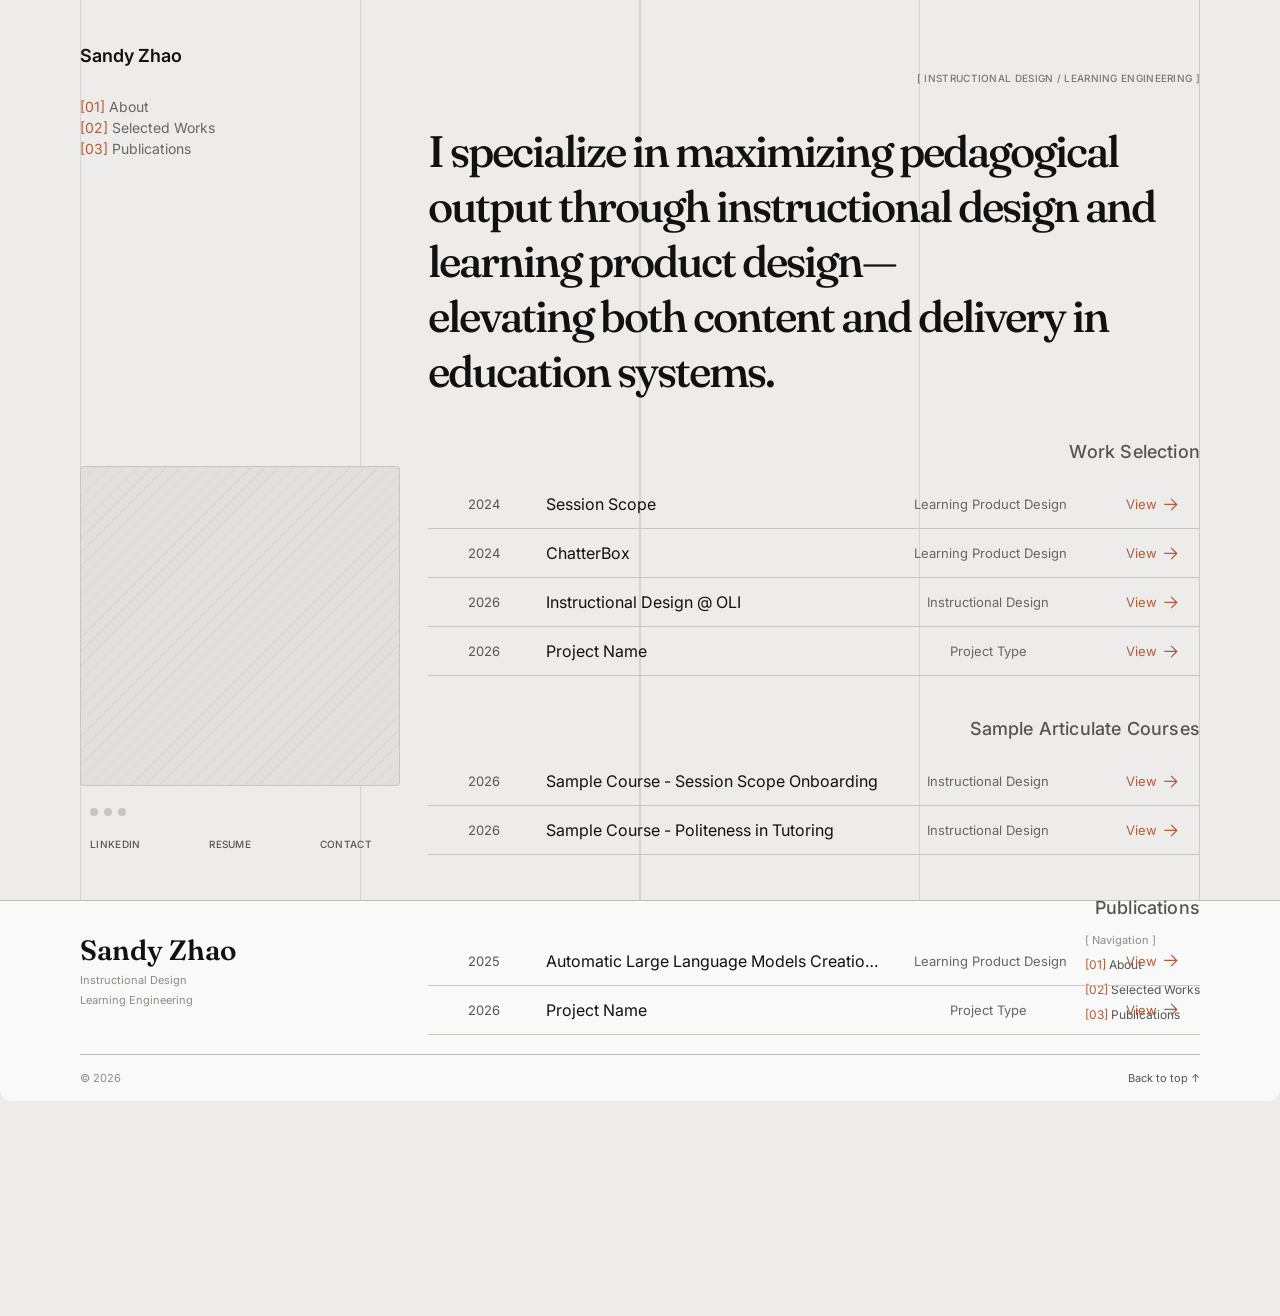
==== index.html @ 10c40eb4 "Add sticky reveal footer, before/after review tool compare, and interactive quiz cards Roll up this " ====
<!DOCTYPE html>
<html lang="en">
<head>
<meta charset="UTF-8">
<meta name="viewport" content="width=device-width, initial-scale=1.0">
<title>Sandy Zhao — Portfolio</title>
<meta name="description" content="Instructional design and learning product design portfolio.">
<link rel="preconnect" href="https://fonts.googleapis.com">
<link rel="preconnect" href="https://fonts.gstatic.com" crossorigin>
<link href="https://fonts.googleapis.com/css2?family=Fraunces:opsz,wght@9..144,400;9..144,500&family=Inter:wght@400;500;600&display=swap" rel="stylesheet">
<link rel="stylesheet" href="styles.css">
</head>
<body>

<div class="grid-lines" aria-hidden="true"></div>

<div class="page">

  <aside class="sidebar">
    <div class="sidebar-top">
      <p class="name">Sandy Zhao</p>

      <nav class="side-nav" aria-label="Section navigation">
        <a href="#about"><span class="idx">[01]</span> About</a>
        <a href="#work"><span class="idx">[02]</span> Selected Works</a>
        <a href="#publications"><span class="idx">[03]</span> Publications</a>
      </nav>
    </div>

    <div class="preview-card">
      <div class="photo-frame">
        <img src="assets/profile.jpg" alt="Sandy Zhao" onerror="this.style.display='none'; this.parentElement.classList.add('empty');">
      </div>
      <div class="browser-chrome" aria-hidden="true">
        <span class="dot"></span><span class="dot"></span><span class="dot"></span>
      </div>
      <div class="preview-links">
        <a href="#" target="_blank" rel="noopener">LinkedIn</a>
        <a href="#" target="_blank" rel="noopener">Resume</a>
        <a href="mailto:sandyzhao.work@gmail.com">Contact</a>
      </div>
    </div>
  </aside>

  <main class="content">
    <p class="annotation">[ Instructional Design / Learning Engineering ]</p>

    <section id="about" class="hero">
      <p>I specialize in maximizing pedagogical output through instructional design and learning product design&mdash;<br>
      elevating both content and delivery in education systems.</p>
    </section>

    <section id="work" class="group">
      <h2>Work Selection</h2>
      <div class="table" role="table">
        <a class="row" role="row" href="session-scope.html">
          <span class="col year" role="cell">2024</span>
          <span class="col title" role="cell">Session Scope</span>
          <span class="col type" role="cell">Learning Product Design</span>
          <span class="col view" role="cell">View <svg class="link-icon" viewBox="0 0 15.4396 15.4396" fill="none" xmlns="http://www.w3.org/2000/svg"><path d="M1.28656 7.71954H14.1529M8.36305 13.5094L14.1529 7.71954L8.36305 1.92968" stroke="currentColor" stroke-width="1.28663"/></svg></span>
        </a>
        <a class="row" role="row" href="chatterbox.html">
          <span class="col year" role="cell">2024</span>
          <span class="col title" role="cell">ChatterBox</span>
          <span class="col type" role="cell">Learning Product Design</span>
          <span class="col view" role="cell">View <svg class="link-icon" viewBox="0 0 15.4396 15.4396" fill="none" xmlns="http://www.w3.org/2000/svg"><path d="M1.28656 7.71954H14.1529M8.36305 13.5094L14.1529 7.71954L8.36305 1.92968" stroke="currentColor" stroke-width="1.28663"/></svg></span>
        </a>
        <a class="row" role="row" href="instructional-design-oli.html">
          <span class="col year" role="cell">2026</span>
          <span class="col title" role="cell">Instructional Design @ OLI</span>
          <span class="col type" role="cell">Instructional Design</span>
          <span class="col view" role="cell">View <svg class="link-icon" viewBox="0 0 15.4396 15.4396" fill="none" xmlns="http://www.w3.org/2000/svg"><path d="M1.28656 7.71954H14.1529M8.36305 13.5094L14.1529 7.71954L8.36305 1.92968" stroke="currentColor" stroke-width="1.28663"/></svg></span>
        </a>
        <a class="row" role="row" href="#" target="_blank" rel="noopener">
          <span class="col year" role="cell">2026</span>
          <span class="col title" role="cell">Project Name</span>
          <span class="col type" role="cell">Project Type</span>
          <span class="col view" role="cell">View <svg class="link-icon" viewBox="0 0 15.4396 15.4396" fill="none" xmlns="http://www.w3.org/2000/svg"><path d="M1.28656 7.71954H14.1529M8.36305 13.5094L14.1529 7.71954L8.36305 1.92968" stroke="currentColor" stroke-width="1.28663"/></svg></span>
        </a>
      </div>
    </section>

    <section id="courses" class="group">
      <h2>Sample Articulate Courses</h2>
      <div class="table" role="table">
        <a class="row" role="row" href="session-scope-onboarding.html">
          <span class="col year" role="cell">2026</span>
          <span class="col title" role="cell">Sample Course - Session Scope Onboarding</span>
          <span class="col type" role="cell">Instructional Design</span>
          <span class="col view" role="cell">View <svg class="link-icon" viewBox="0 0 15.4396 15.4396" fill="none" xmlns="http://www.w3.org/2000/svg"><path d="M1.28656 7.71954H14.1529M8.36305 13.5094L14.1529 7.71954L8.36305 1.92968" stroke="currentColor" stroke-width="1.28663"/></svg></span>
        </a>
        <a class="row" role="row" href="politeness-in-tutoring.html">
          <span class="col year" role="cell">2026</span>
          <span class="col title" role="cell">Sample Course - Politeness in Tutoring</span>
          <span class="col type" role="cell">Instructional Design</span>
          <span class="col view" role="cell">View <svg class="link-icon" viewBox="0 0 15.4396 15.4396" fill="none" xmlns="http://www.w3.org/2000/svg"><path d="M1.28656 7.71954H14.1529M8.36305 13.5094L14.1529 7.71954L8.36305 1.92968" stroke="currentColor" stroke-width="1.28663"/></svg></span>
        </a>
      </div>
    </section>

    <section id="publications" class="group">
      <h2>Publications</h2>
      <div class="table" role="table">
        <a class="row" role="row" href="https://link.springer.com/chapter/10.1007/978-3-032-03870-8_18" target="_blank" rel="noopener">
          <span class="col year" role="cell">2025</span>
          <span class="col title" role="cell">Automatic Large Language Models Creation of Interactive Learning Lessons</span>
          <span class="col type" role="cell">Learning Product Design</span>
          <span class="col view" role="cell">View <svg class="link-icon" viewBox="0 0 15.4396 15.4396" fill="none" xmlns="http://www.w3.org/2000/svg"><path d="M1.28656 7.71954H14.1529M8.36305 13.5094L14.1529 7.71954L8.36305 1.92968" stroke="currentColor" stroke-width="1.28663"/></svg></span>
        </a>
        <a class="row" role="row" href="#" target="_blank" rel="noopener">
          <span class="col year" role="cell">2026</span>
          <span class="col title" role="cell">Project Name</span>
          <span class="col type" role="cell">Project Type</span>
          <span class="col view" role="cell">View <svg class="link-icon" viewBox="0 0 15.4396 15.4396" fill="none" xmlns="http://www.w3.org/2000/svg"><path d="M1.28656 7.71954H14.1529M8.36305 13.5094L14.1529 7.71954L8.36305 1.92968" stroke="currentColor" stroke-width="1.28663"/></svg></span>
        </a>
      </div>
    </section>
  </main>

</div>

<footer class="site-footer" id="site-footer">
  <div class="footer-inner">
  <div class="footer-columns">
    <div class="footer-brand">
      <p class="footer-name">Sandy Zhao</p>
      <p class="footer-tagline">Instructional Design</p>
      <p class="footer-tagline">Learning Engineering</p>
    </div>
    <nav class="footer-nav" aria-label="Footer navigation">
      <span class="footer-nav-label">[ Navigation ]</span>
      <a href="#about"><span class="idx">[01]</span> About</a>
      <a href="#work"><span class="idx">[02]</span> Selected Works</a>
      <a href="#publications"><span class="idx">[03]</span> Publications</a>
    </nav>
  </div>
  <div class="footer-bottom">
    <span class="copyright">&copy; 2026</span>
    <a class="back-to-top" href="#top" onclick="window.scrollTo({top:0,behavior:'smooth'});return false;">Back to top &uarr;</a>
  </div>
  </div>
</footer>
<script>
(function () {
  // Reveal the footer by tracking scroll position directly instead of
  // relying on position:sticky + a negative margin on its preceding
  // sibling -- that combination is known to make browsers miscompute the
  // sticky element's static position (it can render "stuck" from the very
  // top of the page). A fixed-position footer driven by a plain scroll
  // listener sidesteps that bug entirely and is fully predictable.
  if (window.matchMedia('(prefers-reduced-motion: reduce)').matches) return;

  var footer = document.getElementById('site-footer');
  if (!footer) return;

  var spacer = document.createElement('div');
  spacer.setAttribute('aria-hidden', 'true');
  footer.parentNode.insertBefore(spacer, footer);
  footer.classList.add('js-reveal');

  var ticking = false;

  function update() {
    ticking = false;
    var footerHeight = footer.offsetHeight;
    spacer.style.height = footerHeight + 'px';

    var maxScroll = document.documentElement.scrollHeight - window.innerHeight;
    var distanceFromBottom = maxScroll - window.scrollY;
    var revealProgress = 1 - Math.min(1, Math.max(0, distanceFromBottom / footerHeight));
    var hiddenPx = (1 - revealProgress) * footerHeight;
    footer.style.transform = 'translateY(' + hiddenPx + 'px)';
  }

  function requestUpdate() {
    if (!ticking) {
      ticking = true;
      requestAnimationFrame(update);
    }
  }

  update();
  window.addEventListener('scroll', requestUpdate, { passive: true });
  window.addEventListener('resize', requestUpdate);
  if (window.ResizeObserver) {
    // Watch the whole document body too, not just the footer -- async
    // media (video dimensions resolving after load) can change the
    // page's total scrollable height without firing a scroll event,
    // which would otherwise leave the reveal position stale.
    var ro = new ResizeObserver(requestUpdate);
    ro.observe(footer);
    ro.observe(document.body);
  }
})();
</script>


</body>
</html>
---- styles.css ----
:root {
  --bg: #edecea;
  --text-primary: #111111;
  --text-secondary: #666666;
  --text-muted: #555555;
  --text-meta: #777777;
  --accent: #b05c38;
  --accent-dark: #7a3e25;
  --border: #c8c5be;
  --card-bg: #f9f9f9;
  --track-fill: #4a917f;
  --footer-muted: #8c8a85;
  --sidebar-width: 302px;
  --gutter: 80px;
}

* {
  box-sizing: border-box;
}

@media (prefers-reduced-motion: no-preference) {
  html {
    scroll-behavior: smooth;
  }
}

body {
  margin: 0;
  background: var(--bg);
  color: var(--text-primary);
  font-family: "Inter", system-ui, sans-serif;
  -webkit-font-smoothing: antialiased;
}

a {
  color: inherit;
  text-decoration: none;
}

a:focus-visible,
button:focus-visible {
  outline: 2px solid var(--accent);
  outline-offset: 2px;
}

/* Decorative background grid, matches the Figma "Lines" layer */
.grid-lines {
  position: fixed;
  inset: 0;
  pointer-events: none;
  z-index: 0;
  background-image: repeating-linear-gradient(
    to right,
    rgba(0, 0, 0, 0.1) 0,
    rgba(0, 0, 0, 0.1) 1px,
    transparent 1px,
    transparent 25%
  );
  border-right: 1px solid rgba(0, 0, 0, 0.04);
  max-width: 1280px;
  margin: 0 auto;
  left: var(--gutter);
  right: var(--gutter);
}

.page {
  position: relative;
  z-index: 1;
  max-width: 1440px;
  margin: 0 auto;
  padding: 40px var(--gutter) 80px;
  display: flex;
  gap: 46px;
  align-items: flex-start;
}

/* ---------- Sidebar ---------- */

.sidebar {
  position: sticky;
  top: 40px;
  width: var(--sidebar-width);
  flex-shrink: 0;
  display: flex;
  flex-direction: column;
  gap: 24px;
  height: calc(100vh - 80px);
  min-height: 620px;
}

.sidebar-top {
  display: flex;
  flex-direction: column;
  gap: 24px;
}

.name {
  margin: 0;
  font-weight: 600;
  font-size: 18px;
  line-height: 32px;
  color: var(--text-primary);
}

.side-nav {
  display: flex;
  flex-direction: column;
  font-size: 14px;
  line-height: 1.5;
  color: var(--text-secondary);
  width: 270px;
  max-width: 100%;
}

.side-nav a {
  color: var(--text-secondary);
  transition: color 0.15s ease;
}

.side-nav a:hover {
  color: var(--text-primary);
}

.side-nav .idx {
  color: var(--accent);
}

.preview-card {
  flex: 1;
  min-height: 0;
  display: flex;
  flex-direction: column;
  justify-content: flex-end;
  gap: 10px;
}

.photo-frame {
  flex: none;
  width: 320px;
  max-width: 320px;
  margin-right: -18px;
  aspect-ratio: 1 / 1;
  border-radius: 4px;
  overflow: hidden;
  background: #e2e0dc;
  border: 1px solid var(--border);
}

.photo-frame img {
  width: 100%;
  height: 100%;
  object-fit: cover;
  display: block;
}

.photo-frame.empty {
  background-image: repeating-linear-gradient(
    135deg,
    rgba(0, 0, 0, 0.04) 0,
    rgba(0, 0, 0, 0.04) 1px,
    transparent 1px,
    transparent 10px
  );
}

.browser-chrome {
  height: 32px;
  display: flex;
  align-items: center;
  gap: 6px;
  padding: 0 10px;
}

.browser-chrome .dot {
  width: 8px;
  height: 8px;
  border-radius: 50%;
  background: var(--border);
}

.preview-links {
  display: flex;
  align-items: center;
  justify-content: space-between;
  width: 100%;
  padding: 0 10px 10px;
  font-weight: 500;
  font-size: 10px;
  letter-spacing: 0.3px;
  text-transform: uppercase;
  color: var(--text-muted);
}

.preview-links a:hover {
  color: var(--text-primary);
}

/* ---------- Main content ---------- */

.content {
  flex: 1;
  min-width: 0;
  padding-top: 32px;
  display: flex;
  flex-direction: column;
  gap: 40px;
}

.annotation {
  margin: 0;
  text-align: right;
  font-weight: 500;
  font-size: 10px;
  letter-spacing: 0.3px;
  text-transform: uppercase;
  color: var(--text-meta);
}

.hero p {
  margin: 0;
  font-family: "Fraunces", Georgia, serif;
  font-optical-sizing: auto;
  font-weight: 500;
  font-size: 44px;
  line-height: 1.25;
  letter-spacing: -2px;
  color: var(--text-primary);
  max-width: 772px;
}

.group {
  display: flex;
  flex-direction: column;
  gap: 16px;
}

.group h2 {
  margin: 0;
  align-self: flex-end;
  font-weight: 500;
  font-size: 18px;
  line-height: 1.4;
  letter-spacing: 0.18px;
  color: var(--text-muted);
}

.table {
  display: flex;
  flex-direction: column;
  width: 100%;
}

.row {
  display: grid;
  grid-template-columns: 80px 1fr 160px 100px;
  align-items: center;
  column-gap: 16px;
  padding: 8px 16px;
  border-bottom: 1px solid var(--border);
  transition: background 0.15s ease;
}

.row:hover {
  background: rgba(0, 0, 0, 0.03);
}

.row .col {
  min-width: 0;
  padding: 6px;
}

.row .year {
  text-align: center;
  font-size: 13px;
  color: var(--text-muted);
  white-space: nowrap;
}

.row .title {
  overflow: hidden;
  font-size: 16px;
  color: var(--text-primary);
  white-space: nowrap;
  text-overflow: ellipsis;
}

.row .type {
  font-size: 13px;
  color: var(--text-secondary);
  white-space: nowrap;
  text-align: center;
}

.row .view {
  display: flex;
  align-items: center;
  justify-content: flex-end;
  gap: 6px;
  font-size: 13px;
  color: var(--accent);
  white-space: nowrap;
}

.link-icon {
  width: 15px;
  height: 15px;
  transition: transform 0.15s ease;
}

.row:hover .link-icon {
  transform: translateX(2px);
}

/* ---------- Responsive ---------- */

@media (max-width: 900px) {
  :root {
    --gutter: 24px;
  }

  .grid-lines {
    display: none;
  }

  .page {
    flex-direction: column;
    padding-top: 32px;
    gap: 40px;
  }

  .sidebar {
    position: static;
    width: 100%;
    height: auto;
    min-height: 0;
  }

  .preview-card {
    display: none;
  }

  .content {
    padding-top: 0;
  }

  .annotation {
    text-align: left;
  }

  .hero p {
    font-size: 30px;
    letter-spacing: -1px;
  }

  .group h2 {
    align-self: flex-start;
  }

  .row {
    grid-template-columns: 60px 1fr 100px;
  }

  .row .type {
    display: none;
  }
}

@media (max-width: 520px) {
  .hero p {
    font-size: 24px;
  }

  .row .title {
    overflow: visible;
    white-space: normal;
    text-overflow: clip;
  }
}

/* ---------- Case study page ---------- */

.side-nav a.active {
  color: var(--accent);
}

.sidebar-placeholder {
  height: 86px;
  width: 100%;
  flex-shrink: 0;
}

.sidebar-brief {
  display: flex;
  flex-direction: column;
  gap: 16px;
  flex: 1;
  min-height: 0;
  justify-content: flex-end;
}

.micro-label {
  margin: 0;
  font-weight: 500;
  font-size: 10px;
  letter-spacing: 0.3px;
  text-transform: uppercase;
  color: var(--text-meta);
}

.tldr p {
  margin: 0 0 8px;
  font-size: 14px;
  line-height: 1.5;
  color: var(--text-primary);
}

.tldr ol {
  margin: 0;
  padding: 0;
  list-style: decimal;
  font-size: 14px;
  line-height: 1.5;
  color: var(--text-primary);
}

.tldr li {
  margin-left: 21px;
}

.mini-course-link {
  font-weight: 500;
  font-size: 10px;
  letter-spacing: 0.3px;
  text-transform: uppercase;
  color: var(--accent);
}

.mini-course-link:hover {
  color: var(--accent-dark);
}

/* case hero meta row */

.case-title-block {
  display: flex;
  flex-direction: column;
  gap: 8px;
}

.case-eyebrow {
  margin: 0;
  text-align: right;
  font-weight: 500;
  font-size: 10px;
  letter-spacing: 0.3px;
  text-transform: uppercase;
  color: var(--text-meta);
}

.case-title {
  margin: 0;
  font-family: "Fraunces", Georgia, serif;
  font-optical-sizing: auto;
  font-weight: 500;
  font-size: 44px;
  line-height: 1.25;
  letter-spacing: -2px;
  color: var(--text-primary);
}

.case-meta-row {
  display: flex;
  justify-content: space-between;
  gap: 32px 48px;
  width: 100%;
  flex-wrap: wrap;
}

.case-meta-item {
  display: flex;
  flex-direction: column;
  gap: 8px;
}

.case-meta-item p {
  margin: 0;
  font-size: 14px;
  line-height: 1.5;
  color: var(--text-primary);
}

/* glance / scrubber */

.glance {
  display: flex;
  flex-direction: column;
  gap: 8px;
  width: 100%;
}

.glance-label {
  margin: 0;
  font-size: 13px;
  line-height: 1.4;
  color: var(--text-secondary);
}

.scrubber {
  display: flex;
  align-items: center;
  gap: 16px;
  background: var(--card-bg);
  border: 1px solid var(--border);
  border-radius: 9px;
  padding: 16px;
  min-height: 90px;
}

.scrubber-play {
  width: 0;
  height: 0;
  flex-shrink: 0;
  border-top: 9px solid transparent;
  border-bottom: 9px solid transparent;
  border-left: 13px solid #d9d9d9;
}

.scrubber-track-wrap {
  flex: 1;
  min-width: 0;
}

.scrubber-track {
  position: relative;
  height: 11px;
  border-radius: 9px;
  background: var(--bg);
}

.scrubber-fill {
  position: absolute;
  inset: 0;
  width: 48%;
  border-radius: 9px;
  background: var(--track-fill);
}

.scrubber-thumb {
  position: absolute;
  top: 50%;
  left: 48%;
  width: 15px;
  height: 15px;
  border-radius: 50%;
  background: #fff;
  border: 1px solid var(--border);
  transform: translate(-50%, -50%);
}

.scrubber-times {
  display: flex;
  justify-content: space-between;
  margin-top: 8px;
  font-size: 12px;
  color: var(--text-primary);
}

/* review + compliance cards */

.review-row {
  display: flex;
  gap: 16px;
  width: 100%;
  align-items: stretch;
  flex-wrap: wrap;
}

.review-card,
.compliance-card {
  display: flex;
  flex-direction: column;
  gap: 10px;
  border: 1px solid var(--border);
  border-radius: 9px;
  padding: 16px;
  min-height: 319px;
}

.review-card {
  flex: 1 1 489px;
  background: var(--bg);
  flex-direction: row;
  flex-wrap: wrap;
  gap: 16px;
}

.review-preview {
  flex: 1 1 259px;
  background: #fff;
  border: 1px solid var(--border);
  border-radius: 9px;
  min-height: 251px;
  display: flex;
  flex-direction: column;
  align-items: center;
  justify-content: center;
  gap: 12px;
  text-align: center;
  padding: 16px;
}

.review-preview img {
  width: 42px;
  height: 42px;
}

.review-preview p {
  margin: 0;
  font-weight: 500;
  font-size: 10px;
  letter-spacing: 0.3px;
  text-transform: uppercase;
  color: var(--text-secondary);
}

.review-notes {
  flex: 1 1 184px;
  background: var(--card-bg);
  border: 1px solid var(--border);
  border-radius: 9px;
  padding: 16px;
  display: flex;
  flex-direction: column;
  gap: 10px;
  min-height: 251px;
}

.review-notes .micro-label {
  color: var(--text-primary);
}

.notes-line {
  height: 14px;
  border-radius: 3px;
  background: #d9d9d9;
  width: 100%;
}

.notes-line.short {
  width: 70%;
}

.notes-placeholder {
  margin: 0;
  font-style: italic;
  font-weight: 500;
  font-size: 10px;
  letter-spacing: 0.3px;
  text-transform: uppercase;
  color: var(--text-primary);
}

.card-footer {
  display: flex;
  align-items: baseline;
  justify-content: space-between;
  width: 100%;
  font-weight: 500;
  font-size: 10px;
  letter-spacing: 0.3px;
  text-transform: uppercase;
  color: var(--text-primary);
  margin-top: auto;
}

.card-footer .value {
  font-weight: 400;
  font-size: 18px;
  letter-spacing: 0.18px;
  text-transform: none;
  color: var(--accent);
}

.compliance-card {
  flex: 1 1 300px;
  background: var(--card-bg);
}

.compliance-badge {
  display: flex;
  align-items: center;
  gap: 8px;
  background: var(--bg);
  border: 1px solid var(--border);
  border-radius: 9px;
  padding: 8px;
}

.compliance-badge p {
  margin: 0;
  font-weight: 500;
  font-size: 10px;
  letter-spacing: 0.3px;
  text-transform: uppercase;
  color: var(--text-primary);
}

.compliance-note {
  margin: 0;
  font-style: italic;
  font-weight: 500;
  font-size: 10px;
  letter-spacing: 0.3px;
  text-transform: uppercase;
  color: var(--text-primary);
  padding: 0 8px;
}

/* tiny avatar face, composited from Figma part-svgs */

.avatar-face {
  position: relative;
  width: 22px;
  height: 25.667px;
  flex-shrink: 0;
}

.avatar-face .part {
  position: absolute;
  display: block;
}

.avatar-face .part-inner {
  position: absolute;
  display: block;
}

.avatar-face img {
  display: block;
  width: 100%;
  height: 100%;
}

.avatar-head { inset: 14.48% 13.67% 0.8% 13.67%; }
.avatar-head .part-inner { inset: -1.04% -1.61% -20.2% -1.61%; }
.avatar-chin { inset: 66.47% 14.06% 0.32% 13.67%; }
.avatar-mouth { inset: 81.55% 41.02% 14.28% 42.19%; }
.avatar-eyes { inset: 50.42% 27.73% 38.11% 27.34%; }
.avatar-eyes .part-inner { inset: -19.64% -2.26% 0% -4%; }
.avatar-nose { inset: 58.77% 45.31% 24.23% 45.31%; }
.avatar-nose .part-inner { inset: 0% -5.47% -2.58% -4.01%; }
.avatar-hair { bottom: 39.39%; left: 50%; top: 0; width: 17.145px; transform: translateX(-50%); }
.avatar-ears { inset: 49.46% 0% 33.21% 0%; }
.avatar-ears .part-inner { inset: 0% -1.03% -6.3% -1.03%; }
.avatar-glasses { inset: 48.5% 10.94% 35.78% 10.16%; }
.avatar-glasses .part-inner { inset: -6.12% -0.34% -6.12% -0.33%; }

/* ---------- Review Tool Before/After ---------- */
/* Restyled to the site's own design system (Inter, monochrome text
   scale, --border/--card-bg/--bg, --accent/--track-fill) rather than
   the component spec's bespoke literal palette. The compliance/
   wellbeing/pedagogy categories still need to read as distinct, so
   they're mapped onto the two colors the site already uses for
   emphasis (--accent, --track-fill) plus a neutral third, instead of
   inventing new brand hues. */

.review-compare {
  --sp-sm: 8px;
  --sp-md: 16px;
  --sp-lg: 24px;
  --fs-xs: 0.625rem;
  --fs-sm: 0.75rem;
  --fw-medium: 500;
  --lh-normal: 1.4;
  --ls-wide: 0.06em;
  --dur-normal: 300ms;
  --ease-standard: cubic-bezier(0.4, 0, 0.2, 1);
  --rc-compliance: var(--accent);
  --rc-compliance-bg: #f3e7e1;
  --rc-wellbeing: var(--track-fill);
  --rc-wellbeing-bg: #e8f2ef;
  --rc-pedagogy: var(--text-primary);
  --rc-pedagogy-bg: var(--bg);
  display: flex;
  flex-direction: column;
  gap: var(--sp-md);
  width: 100%;
  font-family: "Inter", system-ui, sans-serif;
}

.review-compare-labels {
  display: flex;
  align-items: center;
  gap: 8px;
  font-size: var(--fs-sm);
  font-weight: var(--fw-medium);
}

.review-compare-label {
  color: var(--text-meta);
  transition: color var(--dur-normal) var(--ease-standard);
}

.review-compare-label.is-active {
  color: var(--text-primary);
}

.review-compare-label-arrow {
  color: var(--text-meta);
}

.review-compare-hint {
  margin-left: 8px;
  font-size: var(--fs-xs);
  color: var(--text-meta);
  letter-spacing: var(--ls-wide);
  text-transform: uppercase;
}

.review-compare-stage {
  position: relative;
  display: grid;
  cursor: default;
}

.review-compare-layer {
  grid-area: 1 / 1;
  display: flex;
  flex-direction: column;
  gap: var(--sp-md);
  min-width: 0;
}

.review-compare-layer--after {
  will-change: clip-path;
}

.review-compare-swipe-line {
  position: absolute;
  top: 0;
  bottom: 0;
  width: 2px;
  background: #ffffff;
  box-shadow: 0 0 0 1px rgba(17, 17, 17, 0.15), 0 2px 10px rgba(17, 17, 17, 0.25);
  translate: -50% 0;
  pointer-events: none;
  z-index: 2;
  border-radius: 1px;
}

.review-compare-timeline {
  display: flex;
  align-items: center;
  gap: var(--sp-sm);
  background: var(--card-bg);
  border: 1px solid var(--border);
  border-radius: 9px;
  padding: 16px;
  flex-shrink: 0;
}

.review-compare-play {
  flex-shrink: 0;
}

.review-compare-track-wrap {
  position: relative;
  flex: 1;
  padding-top: 34px;
}

.review-compare-tags {
  position: absolute;
  top: 0;
  left: 0;
  right: 0;
  height: 22px;
}

.review-compare-tag {
  position: absolute;
  transform: translateX(-50%);
  white-space: nowrap;
  font-size: 12px;
  padding: 2px 10px;
  border-radius: 9px;
  font-weight: var(--fw-medium);
}

.review-compare-tag-line {
  position: absolute;
  left: 50%;
  top: 100%;
  width: 1px;
  height: 12px;
  opacity: 0.6;
}

.review-compare-track {
  position: relative;
  height: 11px;
  background: var(--bg);
  border-radius: 9px;
}

.review-compare-track-fill {
  position: relative;
  height: 100%;
  background: var(--track-fill);
  border-radius: 9px;
  transition: width var(--dur-normal) var(--ease-standard);
}

.review-compare-playhead {
  position: absolute;
  right: -7px;
  top: 50%;
  translate: 0 -50%;
  width: 15px;
  height: 15px;
  border-radius: 50%;
  background: #ffffff;
  border: 2px solid var(--track-fill);
  box-shadow: 0 1px 3px rgba(0, 0, 0, 0.2);
}

.review-compare-times {
  display: flex;
  justify-content: space-between;
  font-size: 12px;
  color: var(--text-primary);
  margin-top: 6px;
}

.review-compare-panels {
  display: flex;
  flex: 1;
  gap: var(--sp-md);
  align-items: stretch;
}

.review-compare-panel {
  display: flex;
  flex-direction: column;
  gap: var(--sp-sm);
  border-radius: 9px;
  padding: 16px;
  min-height: 340px;
}

.review-compare-panel--left {
  background: var(--bg);
  border: 1px solid var(--border);
  flex: 0 0 53%;
}

.review-compare-panel--right {
  background: var(--card-bg);
  border: 1px solid var(--border);
  flex: 1;
}

.review-compare-panel-inner {
  flex: 1;
  min-height: 0;
}

.review-compare-panel-inner--split {
  display: flex;
  gap: var(--sp-sm);
  height: 100%;
}

.review-compare-preview {
  flex: 1;
  display: flex;
  flex-direction: column;
  align-items: center;
  justify-content: center;
  gap: 6px;
  background: #ffffff;
  border: 1px solid var(--border);
  border-radius: 9px;
  padding: 16px;
  text-align: center;
}

.review-compare-preview-icon {
  width: 28px;
  height: 28px;
  border-radius: 50%;
  border: 1.5px solid var(--text-meta);
  color: var(--text-meta);
  display: flex;
  align-items: center;
  justify-content: center;
  font-size: 14px;
  margin-bottom: 8px;
}

.review-compare-preview-text,
.review-compare-preview-subtext {
  font-size: 10px;
  letter-spacing: 0.3px;
  text-transform: uppercase;
  color: var(--text-secondary);
  font-weight: var(--fw-medium);
}

.review-compare-notes {
  width: 154px;
  flex-shrink: 0;
  display: flex;
  flex-direction: column;
  gap: 10px;
}

.review-compare-notes-label {
  font-size: 10px;
  letter-spacing: 0.3px;
  text-transform: uppercase;
  font-weight: var(--fw-medium);
  color: var(--text-primary);
}

.review-compare-notes-line {
  display: block;
  height: 14px;
  background: var(--border);
  border-radius: 3px;
}

.review-compare-notes-placeholder {
  font-size: 10px;
  letter-spacing: 0.3px;
  text-transform: uppercase;
  font-style: italic;
  font-weight: var(--fw-medium);
  color: var(--text-primary);
}

.review-compare-brief {
  background: #ffffff;
  border: 1px solid var(--border);
  border-radius: 9px;
  padding: 16px;
  display: flex;
  flex-direction: column;
  gap: 8px;
}

.review-compare-brief-header {
  display: flex;
  justify-content: space-between;
  align-items: center;
  font-size: 12px;
  font-weight: var(--fw-medium);
  color: var(--text-primary);
}

.review-compare-brief-badge {
  font-size: 9px;
  letter-spacing: 0.3px;
  text-transform: uppercase;
  color: var(--rc-pedagogy);
  background: var(--rc-pedagogy-bg);
  padding: 2px 8px;
  border-radius: 9px;
}

.review-compare-brief-meta {
  font-size: 11px;
  color: var(--text-secondary);
  margin: 0;
}

.review-compare-brief-text {
  font-size: 12px;
  line-height: var(--lh-normal);
  color: var(--text-primary);
  margin: 0;
}

.review-compare-brief-chart {
  position: relative;
  background: var(--bg);
  border-radius: 6px;
  padding: 8px;
}

.review-compare-brief-peak {
  position: absolute;
  top: 6px;
  right: 10px;
  font-size: 9px;
  color: var(--track-fill);
}

.review-compare-brief-findings {
  display: flex;
  flex-direction: column;
  gap: 6px;
  border-top: 1px solid var(--border);
  padding-top: 8px;
}

.review-compare-brief-findings-label {
  font-size: 9px;
  letter-spacing: 0.3px;
  text-transform: uppercase;
  color: var(--text-meta);
  margin-bottom: 2px;
}

.review-compare-finding {
  display: flex;
  align-items: center;
  gap: 8px;
  font-size: 11px;
}

.review-compare-finding-badge {
  font-size: 8px;
  letter-spacing: 0.3px;
  text-transform: uppercase;
  font-weight: var(--fw-medium);
  padding: 2px 6px;
  border-radius: 6px;
  flex-shrink: 0;
}

.review-compare-finding-label {
  flex: 1;
  color: var(--text-primary);
}

.review-compare-finding-time {
  color: var(--text-meta);
  flex-shrink: 0;
}

.review-compare-benefits {
  display: flex;
  flex-direction: column;
  gap: 8px;
}

.review-compare-benefit {
  border: 1px solid;
  border-radius: 9px;
  padding: 10px;
}

.review-compare-benefit-header {
  display: flex;
  align-items: center;
  gap: 8px;
  font-size: 10px;
  letter-spacing: 0.3px;
  text-transform: uppercase;
  font-weight: var(--fw-medium);
  margin-bottom: 4px;
}

.review-compare-benefit ul {
  margin: 0;
  padding-left: 15px;
  font-size: 10px;
  letter-spacing: 0.3px;
  text-transform: uppercase;
  font-weight: var(--fw-medium);
  line-height: 1.6;
}

.review-compare-avatar {
  width: 20px;
  height: auto;
  flex-shrink: 0;
}

.review-compare-limited {
  display: flex;
  align-items: flex-start;
  gap: 10px;
  background: var(--bg);
  border: 1px solid var(--border);
  border-radius: 9px;
  padding: 12px;
}

.review-compare-limited-title {
  font-size: 12px;
  font-weight: var(--fw-medium);
  color: var(--text-primary);
}

.review-compare-limited-subtext {
  font-size: 10px;
  letter-spacing: 0.3px;
  text-transform: uppercase;
  font-style: italic;
  color: var(--text-secondary);
  margin-top: 2px;
}

.review-compare-stat {
  display: flex;
  align-items: center;
  justify-content: space-between;
}

.review-compare-stat-label {
  font-size: 10px;
  letter-spacing: 0.3px;
  text-transform: uppercase;
  font-weight: var(--fw-medium);
  color: var(--text-primary);
}

.review-compare-stat-value {
  font-size: 18px;
  letter-spacing: 0.18px;
  font-weight: var(--fw-medium);
  transition: color var(--dur-normal) var(--ease-standard);
}

@media (max-width: 640px) {
  .review-compare-panels {
    flex-direction: column;
  }

  .review-compare-panel--left {
    flex-basis: auto;
  }

  .review-compare-panel-inner--split {
    flex-direction: column;
  }

  .review-compare-notes {
    width: auto;
  }
}

/* problem + data-focus panel */

.problem-row {
  display: flex;
  gap: 32px;
  justify-content: space-between;
  width: 100%;
  flex-wrap: wrap;
}

.problem-text {
  flex: 1 1 380px;
  max-width: 480px;
  display: flex;
  flex-direction: column;
  gap: 8px;
}

.problem-text p {
  margin: 0;
  font-size: 14px;
  line-height: 1.5;
  color: var(--text-primary);
}

.data-focus {
  flex: 1 1 380px;
  max-width: 480px;
  background: var(--bg);
  padding: 16px 0;
}

.data-focus-headers {
  display: grid;
  grid-template-columns: 1fr 1fr;
  gap: 24px;
  padding-bottom: 12px;
  border-bottom: 1px solid var(--border);
}

.data-focus-headers p {
  margin: 0;
  font-weight: 500;
  font-size: 10px;
  letter-spacing: 0.3px;
  text-transform: uppercase;
}

.data-focus-headers .current {
  color: var(--text-secondary);
}

.data-focus-headers .target {
  color: var(--accent-dark);
}

.data-focus-lists {
  display: grid;
  grid-template-columns: 1fr 1fr;
  gap: 24px;
  padding-top: 12px;
}

.data-focus-lists .current-list {
  border-right: 1px solid var(--border);
  padding-right: 24px;
}

.data-focus-lists ul {
  margin: 0;
  padding: 0;
  list-style: none;
  display: flex;
  flex-direction: column;
  gap: 2px;
  font-size: 14px;
  line-height: 1.5;
}

.data-focus-lists .current-list li {
  color: var(--border);
}

.data-focus-lists .target-list li {
  color: var(--text-secondary);
}

/* challenge / strategy rows */

.challenge-row {
  display: flex;
  gap: 32px;
  padding: 16px 0;
  border-top: 0.5px solid var(--border);
  border-bottom: 0.5px solid var(--border);
  width: 100%;
}

.challenge-col {
  flex: 0 0 313px;
  display: flex;
  flex-direction: column;
  gap: 8px;
  text-align: right;
  padding: 0 32px 0 16px;
}

.strategy-col {
  flex: 1 1 480px;
  display: flex;
  flex-direction: column;
  gap: 8px;
}

.challenge-col p,
.strategy-col p {
  margin: 0;
  font-size: 14px;
  line-height: 1.5;
  color: var(--text-primary);
}

.strategy-col p + p {
  margin-top: 8px;
}

/* solution highlights */

.solution-highlights {
  display: flex;
  flex-direction: column;
  gap: 8px;
  width: 100%;
}

.solution-highlights p {
  margin: 0 0 8px;
  font-size: 14px;
  line-height: 1.5;
  color: var(--text-primary);
}

.solution-highlights ol {
  margin: 0 0 8px;
  padding: 0;
  list-style: decimal;
  font-size: 14px;
  line-height: 1.5;
  color: var(--text-primary);
}

.solution-highlights li {
  margin-left: 21px;
}

/* video placeholder + floating badge */

.video-block {
  position: relative;
  width: 100%;
}

.video-block img {
  width: 100%;
  height: auto;
  display: block;
  border-radius: 4px;
}

.video-badge {
  display: inline-flex;
  align-self: center;
  margin: -20px auto 0;
  background: var(--text-secondary);
  color: var(--bg);
  font-weight: 500;
  font-size: 10px;
  letter-spacing: 0.3px;
  text-transform: uppercase;
  padding: 8px;
  position: relative;
  z-index: 1;
  width: fit-content;
}

.video-badge-wrap {
  display: flex;
  justify-content: center;
}

/* ---------- Footer ---------- */

.site-footer {
  position: relative;
  z-index: 0;
  width: 100%;
  background: var(--card-bg);
  border-top: 1px solid #bebcb8;
  border-radius: 0 0 12px 12px;
}

.footer-inner {
  max-width: 1440px;
  margin: 0 auto;
  padding: 32px var(--gutter) 0;
}

@media (prefers-reduced-motion: no-preference) {
  .site-footer.js-reveal {
    position: fixed;
    left: 0;
    right: 0;
    bottom: 0;
  }
}

.footer-columns {
  display: flex;
  justify-content: space-between;
  gap: 40px;
  flex-wrap: wrap;
  padding-bottom: 32px;
}

.footer-brand p {
  margin: 0;
}

.footer-brand .footer-name {
  font-family: "Fraunces", Georgia, serif;
  font-weight: 600;
  font-size: 28px;
  color: var(--text-primary);
}

.footer-brand .footer-tagline {
  font-size: 11px;
  color: var(--footer-muted);
  margin-top: 6px;
}

.footer-nav {
  display: flex;
  flex-direction: column;
  gap: 10px;
}

.footer-nav .footer-nav-label {
  font-size: 11px;
  color: var(--footer-muted);
}

.footer-nav a {
  font-size: 12px;
  color: var(--text-muted);
}

.footer-nav a .idx {
  color: var(--accent);
}

.footer-nav a:hover {
  color: var(--text-primary);
}

.footer-bottom {
  display: flex;
  justify-content: space-between;
  align-items: center;
  border-top: 1px solid #bebcb8;
  padding: 16px 0;
  font-size: 11px;
}

.footer-bottom .copyright {
  color: var(--footer-muted);
}

.footer-bottom .back-to-top {
  color: var(--text-muted);
}

.footer-bottom .back-to-top:hover {
  color: var(--text-primary);
}

/* ---------- Case study responsive ---------- */

@media (max-width: 900px) {
  .case-title {
    font-size: 30px;
    letter-spacing: -1px;
  }

  .review-card {
    flex-direction: column;
  }

  .challenge-row {
    flex-direction: column;
    gap: 12px;
  }

  .challenge-col {
    flex: 1 1 auto;
    text-align: left;
    padding: 0;
  }

  .strategy-col {
    flex: 1 1 auto;
  }

  .data-focus,
  .problem-text {
    max-width: 100%;
  }

  .footer-columns {
    flex-direction: column;
    gap: 24px;
  }

  .footer-bottom {
    flex-direction: column;
    align-items: flex-start;
    gap: 8px;
  }
}

/* ---------- ChatterBox page ---------- */

.cb-final-label {
  margin: 0;
}

.cb-showcase {
  position: relative;
  width: 100%;
  height: 0;
  padding-bottom: 69.6329%;
  box-sizing: content-box;
  container-type: inline-size;
}

.cb-device {
  position: absolute;
}

.cb-device .cb-screen {
  position: absolute;
  overflow: hidden;
}

.cb-device .cb-screen img {
  display: block;
  width: 100%;
  height: 100%;
  object-fit: cover;
}

.cb-device .cb-frame {
  position: absolute;
  inset: 0;
  width: 100%;
  height: 100%;
  display: block;
  pointer-events: none;
}

.cb-phone {
  left: 25.35%;
  top: 30.63%;
  width: 22.96%;
  height: 63.88%;
  z-index: 2;
}

.cb-phone .cb-screen {
  inset: 7.2% 11.41% 1.77% 11.26%;
  border-radius: 10% / 5%;
}

.cb-ipad {
  left: 47.44%;
  top: 4.5%;
  width: 47.1%;
  height: 91.24%;
  z-index: 1;
}

.cb-ipad .cb-screen {
  inset: 9.28% 7.35% 9.33% 6.27%;
  border-radius: 3% / 2.3%;
}

.cb-card {
  position: absolute;
  left: 9.47%;
  width: 13.8%;
  border-radius: 8px;
  box-shadow: 0 5px 5px rgba(0, 0, 0, 0.25);
  padding: clamp(6px, 1.5cqw, 16px) clamp(5px, 1.2cqw, 14px);
  display: flex;
  flex-direction: column;
  justify-content: center;
  gap: clamp(10px, 3cqw, 28px);
  z-index: 3;
  overflow: hidden;
}

.cb-card.prompt {
  top: 2.09%;
  height: 27.66%;
  background: #f2d9ae;
  color: #4d3929;
}

.cb-card.free {
  top: 32.93%;
  height: 27.61%;
  background: #deddda;
  color: #a83a00;
}

.cb-card.instructor {
  top: 63.78%;
  height: 27.61%;
  background: #5a69d8;
  color: #fff7df;
}

.cb-card-head {
  display: flex;
  align-items: baseline;
  justify-content: flex-end;
  gap: clamp(2px, 0.6cqw, 6px);
  text-align: right;
  flex-wrap: nowrap;
}

.cb-card-plus {
  font-family: "Anton", "Inter", sans-serif;
  font-weight: 400;
  font-size: clamp(14px, 2.7cqw, 26px);
  line-height: 1.2;
  white-space: nowrap;
}

.cb-card-label {
  font-family: "Anton", "Inter", sans-serif;
  font-weight: 400;
  font-size: clamp(10px, 1.65cqw, 16px);
  line-height: 1.2;
  text-align: right;
}

.cb-card-body {
  margin: 0;
  font-family: "Space Grotesk", "Inter", sans-serif;
  font-weight: 700;
  font-size: clamp(7px, 0.92cqw, 11px);
  line-height: 1.4;
}

/* problem + specifically */

.cb-problem-row {
  display: flex;
  gap: 32px;
  justify-content: space-between;
  width: 100%;
  flex-wrap: wrap;
}

.cb-problem-col {
  flex: 1 1 380px;
  max-width: 480px;
  display: flex;
  flex-direction: column;
  gap: 8px;
}

.cb-problem-col p {
  margin: 0;
  font-size: 14px;
  line-height: 1.5;
  color: var(--text-primary);
}

.cb-problem-col ol {
  margin: 0;
  padding: 0;
  list-style: decimal;
  font-size: 14px;
  line-height: 1.5;
  color: var(--text-primary);
}

.cb-problem-col li {
  margin-left: 21px;
}

/* three-up challenge rows with image placeholder */

.cb-row {
  display: flex;
  align-items: flex-start;
  gap: 24px;
  padding: 16px 0;
  border-top: 0.5px solid var(--border);
  border-bottom: 0.5px solid var(--border);
  width: 100%;
  flex-wrap: wrap;
}

.cb-row .challenge-col {
  flex: 0 0 284px;
  padding: 0 16px;
}

.cb-row .strategy-col {
  flex: 1 1 260px;
  min-width: 0;
}

.cb-placeholder {
  flex: 0 0 260px;
  aspect-ratio: 268 / 293;
  background: #d9d9d9;
  background-image: repeating-linear-gradient(
    135deg,
    rgba(0, 0, 0, 0.05) 0,
    rgba(0, 0, 0, 0.05) 1px,
    transparent 1px,
    transparent 10px
  );
  border-radius: 2px;
}

.cb-video {
  flex: 0 0 260px;
  border-radius: 2px;
  overflow: hidden;
  background: #111;
}

.cb-video video {
  display: block;
  width: 100%;
  height: auto;
}

.media-placeholder {
  width: 100%;
  aspect-ratio: 931 / 436;
  background: #d9d9d9;
  background-image: repeating-linear-gradient(
    135deg,
    rgba(0, 0, 0, 0.05) 0,
    rgba(0, 0, 0, 0.05) 1px,
    transparent 1px,
    transparent 10px
  );
  border-radius: 2px;
}

.about-block {
  display: flex;
  flex-direction: column;
  gap: 8px;
  width: 100%;
}

.about-block p {
  margin: 0;
  font-size: 14px;
  line-height: 1.5;
  color: var(--text-primary);
}

/* ---------- Learn By Doing ---------- */

.lbd-section {
  display: flex;
  flex-direction: column;
  gap: 8px;
  width: 100%;
}

.lbd-card {
  background: #fff;
  border: 1px solid var(--border);
  border-radius: 9px;
  padding: 24px;
  display: flex;
  flex-direction: column;
  gap: 16px;
}

.lbd-question {
  margin: 0;
  font-size: 14px;
  line-height: 1.5;
  color: var(--text-primary);
}

.lbd-options {
  display: flex;
  flex-direction: column;
  gap: 8px;
}

.lbd-option {
  display: flex;
  align-items: center;
  justify-content: space-between;
  gap: 12px;
  width: 100%;
  appearance: none;
  background: var(--bg);
  border: 1px solid transparent;
  border-radius: 8px;
  padding: 10px 14px;
  font-family: inherit;
  font-size: 13px;
  line-height: 1.4;
  text-align: left;
  color: var(--text-primary);
  cursor: pointer;
}

.lbd-option:hover {
  background: #e2e1de;
}

.lbd-option.is-selected {
  background: #f7ece7;
  border-color: var(--accent);
  color: var(--accent-dark);
}

.lbd-option.is-correct {
  background: #eaf6ec;
  border-color: #2e7d46;
  color: #1f5c33;
}

.lbd-option.is-incorrect {
  background: #fbebea;
  border-color: #c0392b;
  color: #96271b;
}

.lbd-option-mark {
  flex-shrink: 0;
  font-size: 14px;
  font-weight: 700;
  line-height: 1;
  color: var(--text-primary);
}

.lbd-option.is-correct .lbd-option-mark {
  color: #2e7d46;
}

.lbd-option.is-incorrect .lbd-option-mark {
  color: #c0392b;
}

.lbd-answer-box {
  min-height: 66px;
  background: #fff;
  border: 1px solid var(--border);
  border-radius: 8px;
  padding: 10px 14px;
  font-family: "Inter", system-ui, sans-serif;
  font-size: 13px;
  line-height: 1.4;
  color: var(--text-primary);
  resize: vertical;
}

.lbd-answer-box::placeholder {
  color: var(--text-secondary);
  font-style: italic;
}

.lbd-answer-box:focus-visible {
  outline: 2px solid var(--accent);
  outline-offset: 2px;
}

.lbd-feedback {
  font-style: italic;
  color: var(--text-secondary);
}

.lbd-feedback.is-filled {
  font-style: normal;
  color: var(--text-primary);
}

.lbd-reflection-input {
  min-height: 79px;
  background: var(--bg);
  border: none;
  border-radius: 8px;
  padding: 10px 14px;
  font-family: "Inter", system-ui, sans-serif;
  font-size: 14px;
  line-height: 1.5;
  color: var(--text-primary);
  resize: vertical;
}

.lbd-reflection-input::placeholder {
  color: var(--text-secondary);
  font-style: italic;
}

.lbd-reflection-input:focus-visible {
  outline: 2px solid var(--accent);
  outline-offset: 2px;
}

.lbd-submit-btn {
  align-self: flex-start;
  display: inline-block;
  appearance: none;
  background: var(--accent);
  border: 1px solid var(--accent);
  border-radius: 8px;
  padding: 8px 20px;
  font-family: inherit;
  font-size: 13px;
  color: #fff;
  text-decoration: none;
  cursor: pointer;
}

.lbd-submit-btn:hover {
  background: var(--accent-dark);
  border-color: var(--accent-dark);
}

.lbd-note {
  margin: 0;
  border: 1px solid var(--border);
  border-radius: 9px;
  padding: 10px 14px;
  font-size: 14px;
  line-height: 1.5;
  color: var(--text-primary);
}

.cb-mini-course {
  display: flex;
  justify-content: center;
  width: 100%;
}

/* ---------- Completion certificate ---------- */

.cert-inline {
  position: relative;
  margin-top: 4px;
  min-height: 142px;
  padding: 16px 24px;
  background: #fff;
  border: 2px solid var(--accent);
  border-radius: 12px;
  text-align: center;
  box-sizing: border-box;
  display: flex;
  flex-direction: column;
  justify-content: center;
}

.cert-inline[hidden] {
  display: none;
}

.cert-inline .micro-label {
  position: relative;
  z-index: 2;
  margin-bottom: 6px;
  color: var(--accent);
}

.cert-confetti {
  position: absolute;
  left: 0;
  pointer-events: none;
  z-index: 1;
}

.cert-title {
  position: relative;
  z-index: 2;
  margin: 0 0 8px;
  font-family: "Fraunces", Georgia, serif;
  font-optical-sizing: auto;
  font-weight: 500;
  font-size: 20px;
  line-height: 1.25;
  color: var(--text-primary);
}

.cert-body {
  position: relative;
  z-index: 2;
  margin: 0;
  font-size: 14px;
  line-height: 1.6;
  color: var(--text-secondary);
}

.cert-actions {
  position: relative;
  z-index: 2;
  display: flex;
  justify-content: center;
  gap: 10px;
  margin-top: 10px;
}

.cert-actions .lbd-submit-btn {
  align-self: auto;
}

@media (max-width: 900px) {
  .cb-card {
    display: none;
  }

  .cb-showcase {
    display: none;
  }

  .cb-row {
    flex-direction: column;
    gap: 12px;
  }

  .cb-row .challenge-col {
    flex: 1 1 auto;
    text-align: left;
    padding: 0;
  }

  .cb-placeholder {
    display: none;
  }

  .cb-video {
    flex: 1 1 auto;
    width: min(100% , 320px);
    max-width: 320px;
    height: auto;
    aspect-ratio: auto;
  }

  .cb-video video {
    height: auto;
  }

  .cb-problem-col {
    flex: 1 1 100%;
    max-width: 100%;
  }
}

/* ---------- Experience Map (guided scroll story) ---------- */

.xm-section {
  display: flex;
  flex-direction: column;
  gap: 40px;
  width: 100%;
}

.xm-intro {
  display: flex;
  flex-direction: column;
  gap: 24px;
  width: 100%;
}

.xm-credit {
  margin: 0;
  font-size: 13px;
  color: var(--text-secondary);
}

.xm-credit strong {
  color: var(--text-primary);
  font-weight: 500;
}

.xm-problem {
  display: flex;
  gap: 32px;
  align-items: flex-start;
  background: var(--card-bg);
  border: 1px solid var(--border);
  border-radius: 9px;
  padding: 24px;
  flex-wrap: wrap;
}

.xm-problem img {
  width: 200px;
  flex-shrink: 0;
  border-radius: 6px;
  border: 1px solid var(--border);
  background: #fff;
}

.xm-problem-text {
  flex: 1 1 320px;
  display: flex;
  flex-direction: column;
  gap: 12px;
}

.xm-problem-text p {
  margin: 0;
  font-size: 14px;
  line-height: 1.5;
  color: var(--text-primary);
}

.xm-problem-quote {
  margin: 0;
  padding-left: 14px;
  border-left: 2px solid var(--accent);
  font-style: italic;
  font-size: 13px;
  line-height: 1.5;
  color: var(--text-secondary);
}

/* stepper shell */

.xm-stepper {
  width: 100%;
  display: flex;
  flex-direction: column;
  gap: 24px;
}

.xm-stages {
  display: flex;
  flex-wrap: wrap;
  gap: 8px;
  border-bottom: 1px solid var(--border);
  padding-bottom: 16px;
}

.xm-stage-btn {
  appearance: none;
  border: 1px solid var(--border);
  background: transparent;
  border-radius: 20px;
  padding: 6px 14px;
  font-family: inherit;
  font-size: 12px;
  color: var(--text-secondary);
  cursor: pointer;
  white-space: nowrap;
}

@media (prefers-reduced-motion: no-preference) {
  .xm-stage-btn {
    transition: border-color 0.15s ease, color 0.15s ease, background 0.15s ease;
  }
}

.xm-stage-btn:hover {
  border-color: var(--accent);
  color: var(--text-primary);
}

.xm-stage-btn.active {
  background: var(--accent);
  border-color: var(--accent);
  color: #fff;
}

.xm-stage-btn .n {
  color: inherit;
  opacity: 0.6;
  margin-right: 4px;
}

/* scene */

.xm-scene-wrap {
  position: relative;
  min-height: 400px;
}

.xm-scene {
  display: none;
  gap: 40px;
  width: 100%;
}

.xm-scene.active {
  display: flex;
  flex-wrap: wrap;
}

.xm-scene.xm-exit-left,
.xm-scene.xm-exit-right {
  position: absolute;
  top: 0;
  left: 0;
  width: 100%;
  pointer-events: none;
  z-index: 1;
}

.xm-scene.xm-enter-left,
.xm-scene.xm-enter-right {
  position: absolute;
  top: 0;
  left: 0;
  width: 100%;
  z-index: 2;
}

@media (prefers-reduced-motion: no-preference) {
  .xm-scene.xm-enter-right {
    animation: xm-slide-in-right 220ms cubic-bezier(0.32, 0.72, 0, 1);
  }

  .xm-scene.xm-enter-left {
    animation: xm-slide-in-left 220ms cubic-bezier(0.32, 0.72, 0, 1);
  }

  .xm-scene.xm-exit-left {
    animation: xm-slide-out-left 180ms cubic-bezier(0.32, 0.72, 0, 1) forwards;
  }

  .xm-scene.xm-exit-right {
    animation: xm-slide-out-right 180ms cubic-bezier(0.32, 0.72, 0, 1) forwards;
  }
}

@keyframes xm-slide-in-right {
  from {
    opacity: 0;
    transform: translateX(28px);
  }
  to {
    opacity: 1;
    transform: translateX(0);
  }
}

@keyframes xm-slide-in-left {
  from {
    opacity: 0;
    transform: translateX(-28px);
  }
  to {
    opacity: 1;
    transform: translateX(0);
  }
}

@keyframes xm-slide-out-left {
  from {
    opacity: 1;
    transform: translateX(0);
  }
  to {
    opacity: 0;
    transform: translateX(-28px);
  }
}

@keyframes xm-slide-out-right {
  from {
    opacity: 1;
    transform: translateX(0);
  }
  to {
    opacity: 0;
    transform: translateX(28px);
  }
}

.xm-scene-media {
  flex: 1 1 380px;
  display: flex;
  flex-direction: column;
  gap: 12px;
}

.xm-scene-media img,
.xm-scene-media video {
  width: 100%;
  height: auto;
  border-radius: 9px;
  border: 1px solid var(--border);
  background: #fff;
  display: block;
}

.xm-scene-media video.xm-portrait-video {
  width: auto;
  height: 420px;
  max-width: 100%;
  margin: 0 auto;
}

.xm-scene-caption {
  margin: 0;
  font-size: 13px;
  line-height: 1.5;
  color: var(--text-secondary);
}

.xm-scene-body {
  flex: 1 1 380px;
  display: flex;
  flex-direction: column;
  gap: 20px;
  min-width: 0;
}

.xm-scene-eyebrow {
  margin: 0;
  font-weight: 500;
  font-size: 10px;
  letter-spacing: 0.3px;
  text-transform: uppercase;
  color: var(--text-meta);
}

.xm-scene-title {
  margin: 0;
  font-family: "Fraunces", Georgia, serif;
  font-weight: 500;
  font-size: 28px;
  line-height: 1.2;
  letter-spacing: -0.5px;
  color: var(--text-primary);
}

.xm-lanes {
  display: flex;
  flex-direction: column;
  gap: 12px;
}

.xm-lane {
  display: flex;
  gap: 12px;
  align-items: flex-start;
  border-top: 1px solid var(--border);
  padding-top: 12px;
}

.xm-lane-tag {
  flex: 0 0 84px;
  display: flex;
  align-items: center;
  gap: 6px;
  padding-top: 2px;
}

.xm-lane-dot {
  width: 7px;
  height: 7px;
  border-radius: 50%;
  flex-shrink: 0;
}

.xm-lane-tag span {
  font-weight: 500;
  font-size: 10px;
  letter-spacing: 0.3px;
  text-transform: uppercase;
  color: var(--text-secondary);
}

.xm-lane[data-lane="student"] .xm-lane-dot,
.xm-lane[data-lane="teacher"] .xm-lane-dot {
  background: var(--accent);
}

.xm-lane[data-lane="physical"] .xm-lane-dot,
.xm-lane[data-lane="digital"] .xm-lane-dot {
  background: #5b7c99;
}

.xm-lane[data-lane="backstage"] .xm-lane-dot {
  background: var(--text-secondary);
}

.xm-lane-items {
  flex: 1 1 auto;
  display: flex;
  flex-direction: column;
  gap: 6px;
}

.xm-lane-items p {
  margin: 0;
  font-size: 14px;
  line-height: 1.5;
  color: var(--text-primary);
}

.xm-insight {
  margin: 0;
  padding: 10px 12px;
  background: var(--card-bg);
  border-radius: 6px;
  font-size: 12px;
  font-style: italic;
  line-height: 1.5;
  color: var(--text-secondary);
}

/* nav controls */

.xm-controls {
  display: flex;
  align-items: center;
  justify-content: space-between;
  gap: 16px;
}

.xm-nav-btn {
  appearance: none;
  display: inline-flex;
  align-items: center;
  gap: 8px;
  background: transparent;
  border: 1px solid var(--border);
  border-radius: 20px;
  padding: 8px 16px;
  font-family: inherit;
  font-size: 13px;
  color: var(--text-primary);
  cursor: pointer;
}

@media (prefers-reduced-motion: no-preference) {
  .xm-nav-btn {
    transition: border-color 0.15s ease, color 0.15s ease, background 0.15s ease;
  }
}

.xm-nav-btn:hover:not(:disabled) {
  border-color: var(--accent);
  color: var(--accent);
}

.xm-nav-btn:disabled {
  opacity: 0.3;
  cursor: default;
}

.xm-dots {
  display: flex;
}

.xm-dots button {
  appearance: none;
  display: flex;
  align-items: center;
  justify-content: center;
  width: 44px;
  height: 44px;
  padding: 0;
  border: none;
  background: transparent;
  cursor: pointer;
}

.xm-dots button::before {
  content: "";
  display: block;
  width: 7px;
  height: 7px;
  border-radius: 50%;
  background: var(--border);
}

.xm-dots button.active::before {
  background: var(--accent);
  width: 18px;
  height: 7px;
  border-radius: 4px;
}

/* resolution outro */

.xm-resolution {
  width: 100%;
  display: flex;
  flex-direction: column;
  gap: 16px;
  background: var(--card-bg);
  border: 1px solid var(--border);
  border-radius: 9px;
  padding: 24px;
}

.xm-resolution-grid {
  display: grid;
  grid-template-columns: repeat(3, 1fr);
  gap: 20px;
}

.xm-resolution-grid p {
  margin: 0;
  font-size: 13px;
  line-height: 1.5;
  color: var(--text-primary);
}

/* teaser card linking out to the experience map */

.xm-teaser-block {
  display: flex;
  flex-direction: column;
  gap: 8px;
  width: 100%;
}

.xm-teaser {
  display: flex;
  gap: 24px;
  align-items: center;
  background: var(--card-bg);
  border: 1px solid var(--border);
  border-radius: 9px;
  padding: 16px;
  text-decoration: none;
  transition: border-color 0.15s ease, background 0.15s ease;
}

.xm-teaser:hover {
  border-color: var(--accent);
  background: #f2efe9;
}

.xm-teaser img {
  width: 180px;
  flex-shrink: 0;
  border-radius: 6px;
  border: 1px solid var(--border);
  background: #fff;
  display: block;
}

.xm-teaser-body {
  display: flex;
  flex-direction: column;
  gap: 8px;
  min-width: 0;
}

.xm-teaser-title {
  font-family: "Fraunces", Georgia, serif;
  font-weight: 500;
  font-size: 20px;
  line-height: 1.25;
  letter-spacing: -0.3px;
  color: var(--text-primary);
}

.xm-teaser-desc {
  font-size: 13px;
  line-height: 1.5;
  color: var(--text-secondary);
}

.xm-teaser-cta {
  display: inline-flex;
  align-items: center;
  gap: 6px;
  font-size: 13px;
  font-weight: 500;
  color: var(--accent);
}

.xm-teaser-cta .link-icon {
  width: 13px;
  height: 13px;
  transition: transform 0.15s ease;
}

.xm-teaser:hover .xm-teaser-cta .link-icon {
  transform: translateX(2px);
}

@media (max-width: 900px) {
  .xm-problem {
    flex-direction: column;
  }

  .xm-problem img {
    width: 100%;
    max-width: 280px;
  }

  .xm-scene-wrap {
    min-height: 0;
  }

  .xm-scene-media video.xm-portrait-video {
    height: 320px;
    margin: 0;
  }

  .xm-resolution-grid {
    grid-template-columns: 1fr;
  }

  .xm-teaser {
    flex-direction: column;
    align-items: flex-start;
  }

  .xm-teaser img {
    width: 100%;
    max-width: 280px;
  }
}

/* ---------- Prompt Card Fan ---------- */

.cc-section {
  display: flex;
  flex-direction: column;
  gap: 16px;
  width: 100%;
}

.pf-wrap {
  --pf-scale: 1;
  display: flex;
  flex-direction: column;
  gap: 32px;
  width: 100%;
}

.pf-stage-shell {
  width: 100%;
  overflow-x: auto;
  -webkit-overflow-scrolling: touch;
}

.pf-stage {
  position: relative;
  display: flex;
  flex-direction: row;
  gap: calc(240px * var(--pf-scale));
  padding: calc(480px * var(--pf-scale)) calc(60px * var(--pf-scale)) calc(60px * var(--pf-scale)) calc(240px * var(--pf-scale));
  width: max-content;
}

.pf-fan {
  position: relative;
  width: calc(178px * var(--pf-scale));
  height: calc(250px * var(--pf-scale));
  flex-shrink: 0;
  --step-x: calc(34px * var(--pf-scale));
  --step-y: calc(42px * var(--pf-scale));
  --hover-lift: calc(200px * var(--pf-scale));
}

.pf-card {
  position: absolute;
  inset: 0;
  width: calc(178px * var(--pf-scale));
  height: calc(250px * var(--pf-scale));
  background: #f2d9ae;
  border: 1px solid #1c1710;
  border-radius: calc(14px * var(--pf-scale));
  padding: calc(14px * var(--pf-scale)) calc(15px * var(--pf-scale));
  display: flex;
  flex-direction: column;
  justify-content: space-between;
  cursor: default;
  transform-origin: 50% 100%;
  transform: translate(calc(var(--i) * var(--step-x) * -1), calc(var(--i) * var(--step-y) * -1));
  box-shadow: 0 3px 8px rgba(30, 26, 20, 0.3);
  transition: transform 0.32s cubic-bezier(0.22, 1, 0.36, 1), box-shadow 0.32s ease;
  outline: none;
}

.pf-card:focus {
  transform: translate(calc(var(--i) * var(--step-x) * -1), calc(var(--i) * var(--step-y) * -1 - var(--hover-lift))) scale(1.03);
  box-shadow: 0 22px 34px -12px rgba(30, 26, 20, 0.45);
}

@media (hover: hover) and (pointer: fine) {
  .pf-card:hover {
    transform: translate(calc(var(--i) * var(--step-x) * -1), calc(var(--i) * var(--step-y) * -1 - var(--hover-lift))) scale(1.03);
    box-shadow: 0 22px 34px -12px rgba(30, 26, 20, 0.45);
  }
}

@media (prefers-reduced-motion: reduce) {
  .pf-card {
    transition-duration: 0.01ms !important;
  }
}

.pf-card-top {
  display: flex;
  justify-content: space-between;
  align-items: flex-start;
  gap: 6px;
}

.pf-card-plus {
  font-family: "Anton", "Inter", sans-serif;
  font-weight: 400;
  font-size: calc(22px * var(--pf-scale));
  color: #4d3929;
  line-height: 1;
}

.pf-card-title {
  font-family: "Anton", "Inter", sans-serif;
  font-weight: 700;
  font-size: calc(18px * var(--pf-scale));
  line-height: 1.05;
  text-align: right;
  text-transform: uppercase;
  color: #4d3929;
}

.pf-card-question {
  margin: 0;
  font-size: 11px;
  font-weight: 600;
  line-height: 1.3;
  color: #4d3929;
  display: -webkit-box;
  -webkit-line-clamp: 6;
  -webkit-box-orient: vertical;
  overflow: hidden;
}

.pf-detail {
  max-width: 65ch;
  min-height: 220px;
  border-top: 1px solid var(--border);
  padding-top: 24px;
}

.pf-detail-label {
  font-size: 12px;
  font-weight: 600;
  letter-spacing: 0.06em;
  text-transform: uppercase;
  color: var(--text-secondary);
  margin: 0 0 8px;
}

.pf-detail-code {
  font-family: "Space Grotesk", "Inter", sans-serif;
  font-size: 20px;
  font-weight: 600;
  color: var(--text-primary);
  margin: 0 0 12px;
}

.pf-detail-text {
  font-size: 15px;
  line-height: 1.65;
  color: var(--text-muted);
  margin: 0;
  max-width: 90ch;
}
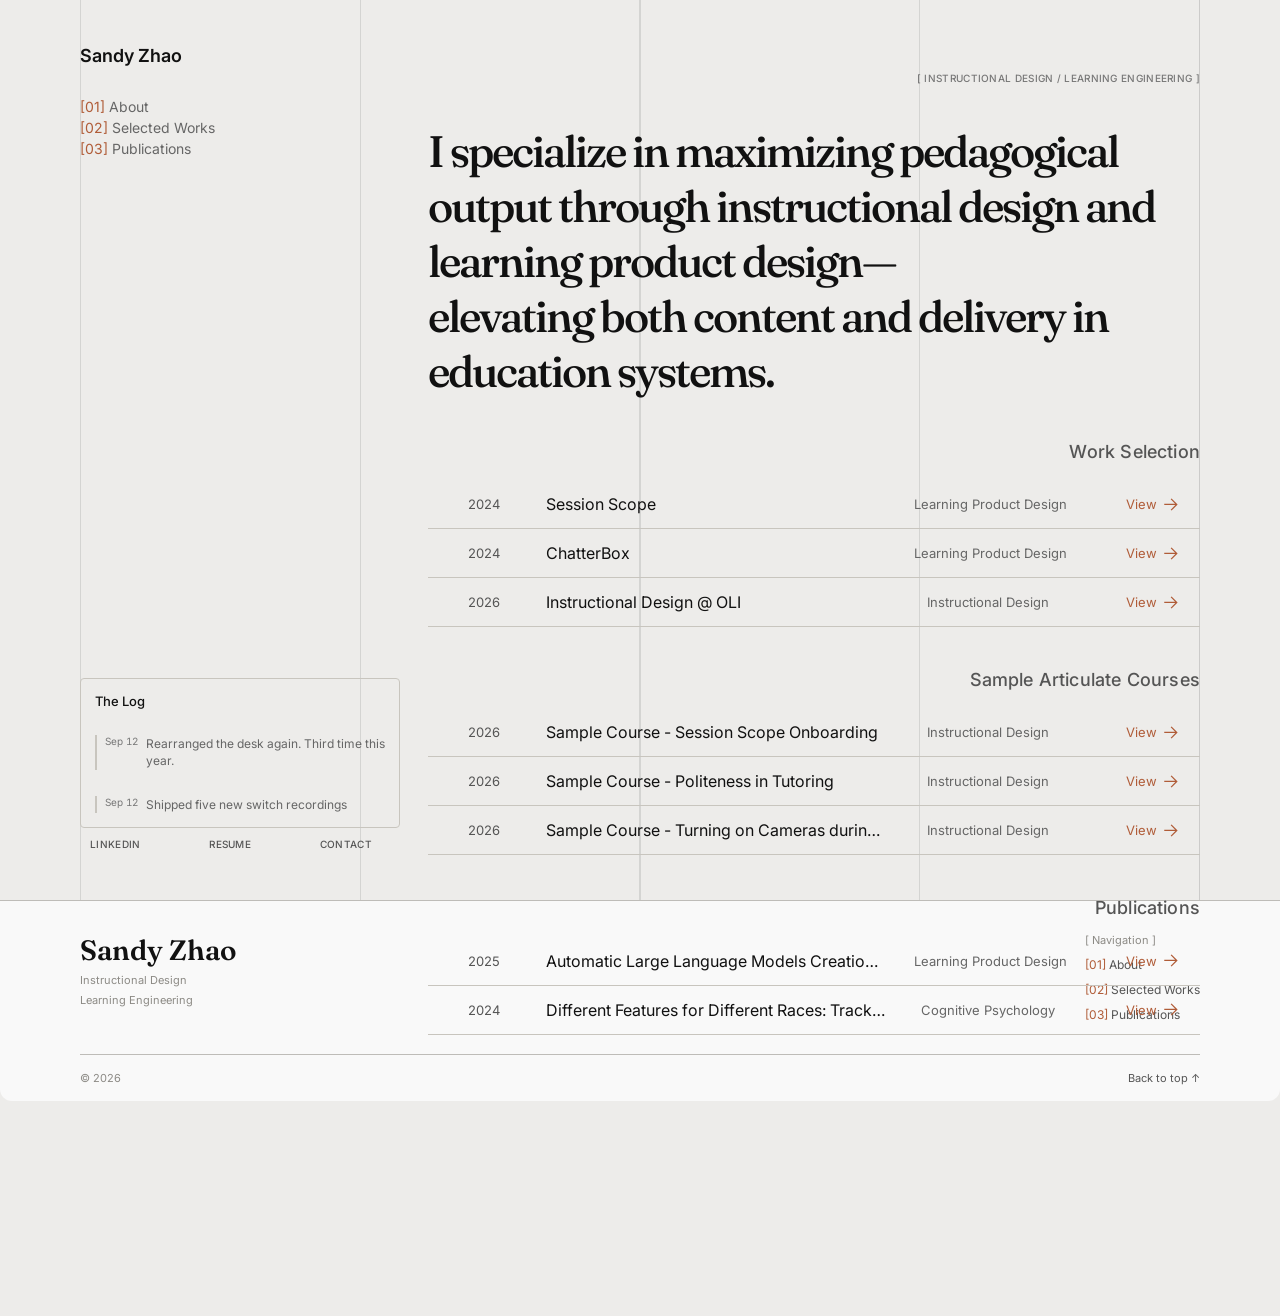
==== commit 9632d6d9: "Add Log entry system, Playground-to-Log sidebar entrance, and third course entry Introduces a lightw" ====
--- a/index.html
+++ b/index.html
@@ -28,12 +28,22 @@
     </div>
 
     <div class="preview-card">
-      <div class="photo-frame">
-        <img src="assets/profile.jpg" alt="Sandy Zhao" onerror="this.style.display='none'; this.parentElement.classList.add('empty');">
-      </div>
-      <div class="browser-chrome" aria-hidden="true">
-        <span class="dot"></span><span class="dot"></span><span class="dot"></span>
-      </div>
+      <div class="log-entrance">
+        <span class="entrance-label">The Log</span>
+        <div class="entrance-entries">
+<!-- LOG:START -->
+          <div class="entrance-entry" data-kind="note">
+            <span class="entrance-date">Sep 12</span>
+            <p class="entrance-text">Rearranged the desk again. Third time this year.</p>
+          </div>
+          <div class="entrance-entry" data-kind="build">
+            <span class="entrance-date">Sep 12</span>
+            <p class="entrance-text">Shipped five new switch recordings</p>
+          </div>
+<!-- LOG:END -->
+        </div>
+      </div>
+
       <div class="preview-links">
         <a href="#" target="_blank" rel="noopener">LinkedIn</a>
         <a href="#" target="_blank" rel="noopener">Resume</a>
@@ -71,12 +81,6 @@
           <span class="col type" role="cell">Instructional Design</span>
           <span class="col view" role="cell">View <svg class="link-icon" viewBox="0 0 15.4396 15.4396" fill="none" xmlns="http://www.w3.org/2000/svg"><path d="M1.28656 7.71954H14.1529M8.36305 13.5094L14.1529 7.71954L8.36305 1.92968" stroke="currentColor" stroke-width="1.28663"/></svg></span>
         </a>
-        <a class="row" role="row" href="#" target="_blank" rel="noopener">
-          <span class="col year" role="cell">2026</span>
-          <span class="col title" role="cell">Project Name</span>
-          <span class="col type" role="cell">Project Type</span>
-          <span class="col view" role="cell">View <svg class="link-icon" viewBox="0 0 15.4396 15.4396" fill="none" xmlns="http://www.w3.org/2000/svg"><path d="M1.28656 7.71954H14.1529M8.36305 13.5094L14.1529 7.71954L8.36305 1.92968" stroke="currentColor" stroke-width="1.28663"/></svg></span>
-        </a>
       </div>
     </section>
 
@@ -92,6 +96,12 @@
         <a class="row" role="row" href="politeness-in-tutoring.html">
           <span class="col year" role="cell">2026</span>
           <span class="col title" role="cell">Sample Course - Politeness in Tutoring</span>
+          <span class="col type" role="cell">Instructional Design</span>
+          <span class="col view" role="cell">View <svg class="link-icon" viewBox="0 0 15.4396 15.4396" fill="none" xmlns="http://www.w3.org/2000/svg"><path d="M1.28656 7.71954H14.1529M8.36305 13.5094L14.1529 7.71954L8.36305 1.92968" stroke="currentColor" stroke-width="1.28663"/></svg></span>
+        </a>
+        <a class="row" role="row" href="turning-on-cameras.html">
+          <span class="col year" role="cell">2026</span>
+          <span class="col title" role="cell">Sample Course - Turning on Cameras during Tutoring Session</span>
           <span class="col type" role="cell">Instructional Design</span>
           <span class="col view" role="cell">View <svg class="link-icon" viewBox="0 0 15.4396 15.4396" fill="none" xmlns="http://www.w3.org/2000/svg"><path d="M1.28656 7.71954H14.1529M8.36305 13.5094L14.1529 7.71954L8.36305 1.92968" stroke="currentColor" stroke-width="1.28663"/></svg></span>
         </a>
@@ -107,10 +117,10 @@
           <span class="col type" role="cell">Learning Product Design</span>
           <span class="col view" role="cell">View <svg class="link-icon" viewBox="0 0 15.4396 15.4396" fill="none" xmlns="http://www.w3.org/2000/svg"><path d="M1.28656 7.71954H14.1529M8.36305 13.5094L14.1529 7.71954L8.36305 1.92968" stroke="currentColor" stroke-width="1.28663"/></svg></span>
         </a>
-        <a class="row" role="row" href="#" target="_blank" rel="noopener">
-          <span class="col year" role="cell">2026</span>
-          <span class="col title" role="cell">Project Name</span>
-          <span class="col type" role="cell">Project Type</span>
+        <a class="row" role="row" href="https://journals.plos.org/plosone/article?id=10.1371/journal.pone.0310638" target="_blank" rel="noopener">
+          <span class="col year" role="cell">2024</span>
+          <span class="col title" role="cell">Different Features for Different Races: Tracking the Eyes of Asian, Black, and White Participants Viewing Asian, Black, and White Faces</span>
+          <span class="col type" role="cell">Cognitive Psychology</span>
           <span class="col view" role="cell">View <svg class="link-icon" viewBox="0 0 15.4396 15.4396" fill="none" xmlns="http://www.w3.org/2000/svg"><path d="M1.28656 7.71954H14.1529M8.36305 13.5094L14.1529 7.71954L8.36305 1.92968" stroke="currentColor" stroke-width="1.28663"/></svg></span>
         </a>
       </div>
--- a/styles.css
+++ b/styles.css
@@ -134,48 +134,95 @@
   gap: 10px;
 }
 
-.photo-frame {
-  flex: none;
+.log-entrance {
+  display: flex;
+  flex-direction: column;
+  gap: 26px;
   width: 320px;
   max-width: 320px;
   margin-right: -18px;
-  aspect-ratio: 1 / 1;
+  padding: 14px;
+  border: 1px solid var(--border);
   border-radius: 4px;
-  overflow: hidden;
-  background: #e2e0dc;
+}
+
+.entrance-label {
+  display: block;
+  font-weight: 500;
+  font-size: 13px;
+  color: var(--text-primary);
+}
+
+.entrance-entries {
+  display: flex;
+  flex-direction: column;
+  gap: 26px;
+}
+
+.entrance-entry {
+  position: relative;
+  display: flex;
+  gap: 8px;
+  padding-left: 8px;
+  border-left: 2px solid var(--border);
+}
+
+.entrance-entry::after {
+  content: "";
+  position: absolute;
+  left: 8px;
+  bottom: 100%;
+  margin-bottom: 4px;
+  padding: 4px 8px;
   border: 1px solid var(--border);
-}
-
-.photo-frame img {
-  width: 100%;
-  height: 100%;
-  object-fit: cover;
-  display: block;
-}
-
-.photo-frame.empty {
-  background-image: repeating-linear-gradient(
-    135deg,
-    rgba(0, 0, 0, 0.04) 0,
-    rgba(0, 0, 0, 0.04) 1px,
-    transparent 1px,
-    transparent 10px
-  );
-}
-
-.browser-chrome {
-  height: 32px;
-  display: flex;
-  align-items: center;
-  gap: 6px;
-  padding: 0 10px;
-}
-
-.browser-chrome .dot {
-  width: 8px;
-  height: 8px;
-  border-radius: 50%;
-  background: var(--border);
+  border-radius: 4px;
+  background: #fff;
+  color: var(--text-primary);
+  font-size: 11px;
+  white-space: nowrap;
+  opacity: 0;
+  transition: opacity 0.15s ease;
+  pointer-events: none;
+  z-index: 5;
+}
+
+.entrance-entry[data-kind="build"]::after {
+  content: "Check out what she built";
+}
+
+.entrance-entry[data-kind="note"]::after {
+  content: "Check out what she learned";
+}
+
+.entrance-entry:hover::after {
+  opacity: 1;
+}
+
+@media (prefers-reduced-motion: reduce) {
+  .entrance-entry::after {
+    transition: none;
+  }
+}
+
+.entrance-date {
+  flex: none;
+  font-size: 10px;
+  font-variant-numeric: tabular-nums;
+  color: var(--text-meta);
+  white-space: nowrap;
+}
+
+.entrance-text {
+  margin: 0;
+  font-size: 12px;
+  line-height: 1.45;
+  color: var(--text-secondary);
+}
+
+.entrance-empty {
+  margin: 0;
+  font-size: 12px;
+  color: var(--text-muted);
 }
 
 .preview-links {
@@ -2001,6 +2048,7 @@
 .cb-mini-course {
   display: flex;
   justify-content: center;
+  gap: 12px;
   width: 100%;
 }
 
@@ -2727,6 +2775,22 @@
   inset: 0;
   width: calc(178px * var(--pf-scale));
   height: calc(250px * var(--pf-scale));
+  cursor: default;
+  transform-origin: 50% 100%;
+  /* Only the resting fan position lives on this element -- it never moves
+     on hover/focus, so its hit-test area stays anchored right where the
+     card sits. The lift transform below moves just the visual face; if it
+     moved this box instead, the box would vacate its resting spot the
+     instant it lifted, and a cursor that hadn't moved would "fall through"
+     onto whichever card is stacked behind, which would then lift in turn --
+     a flicker loop between neighboring cards. */
+  transform: translate(calc(var(--i) * var(--step-x) * -1), calc(var(--i) * var(--step-y) * -1));
+  outline: none;
+}
+
+.pf-card-face {
+  position: absolute;
+  inset: 0;
   background: #f2d9ae;
   border: 1px solid #1c1710;
   border-radius: calc(14px * var(--pf-scale));
@@ -2734,28 +2798,25 @@
   display: flex;
   flex-direction: column;
   justify-content: space-between;
-  cursor: default;
   transform-origin: 50% 100%;
-  transform: translate(calc(var(--i) * var(--step-x) * -1), calc(var(--i) * var(--step-y) * -1));
   box-shadow: 0 3px 8px rgba(30, 26, 20, 0.3);
   transition: transform 0.32s cubic-bezier(0.22, 1, 0.36, 1), box-shadow 0.32s ease;
-  outline: none;
-}
-
-.pf-card:focus {
-  transform: translate(calc(var(--i) * var(--step-x) * -1), calc(var(--i) * var(--step-y) * -1 - var(--hover-lift))) scale(1.03);
+}
+
+.pf-card:focus .pf-card-face {
+  transform: translateY(calc(var(--hover-lift) * -1)) scale(1.03);
   box-shadow: 0 22px 34px -12px rgba(30, 26, 20, 0.45);
 }
 
 @media (hover: hover) and (pointer: fine) {
-  .pf-card:hover {
-    transform: translate(calc(var(--i) * var(--step-x) * -1), calc(var(--i) * var(--step-y) * -1 - var(--hover-lift))) scale(1.03);
+  .pf-card:hover .pf-card-face {
+    transform: translateY(calc(var(--hover-lift) * -1)) scale(1.03);
     box-shadow: 0 22px 34px -12px rgba(30, 26, 20, 0.45);
   }
 }
 
 @media (prefers-reduced-motion: reduce) {
-  .pf-card {
+  .pf-card-face {
     transition-duration: 0.01ms !important;
   }
 }
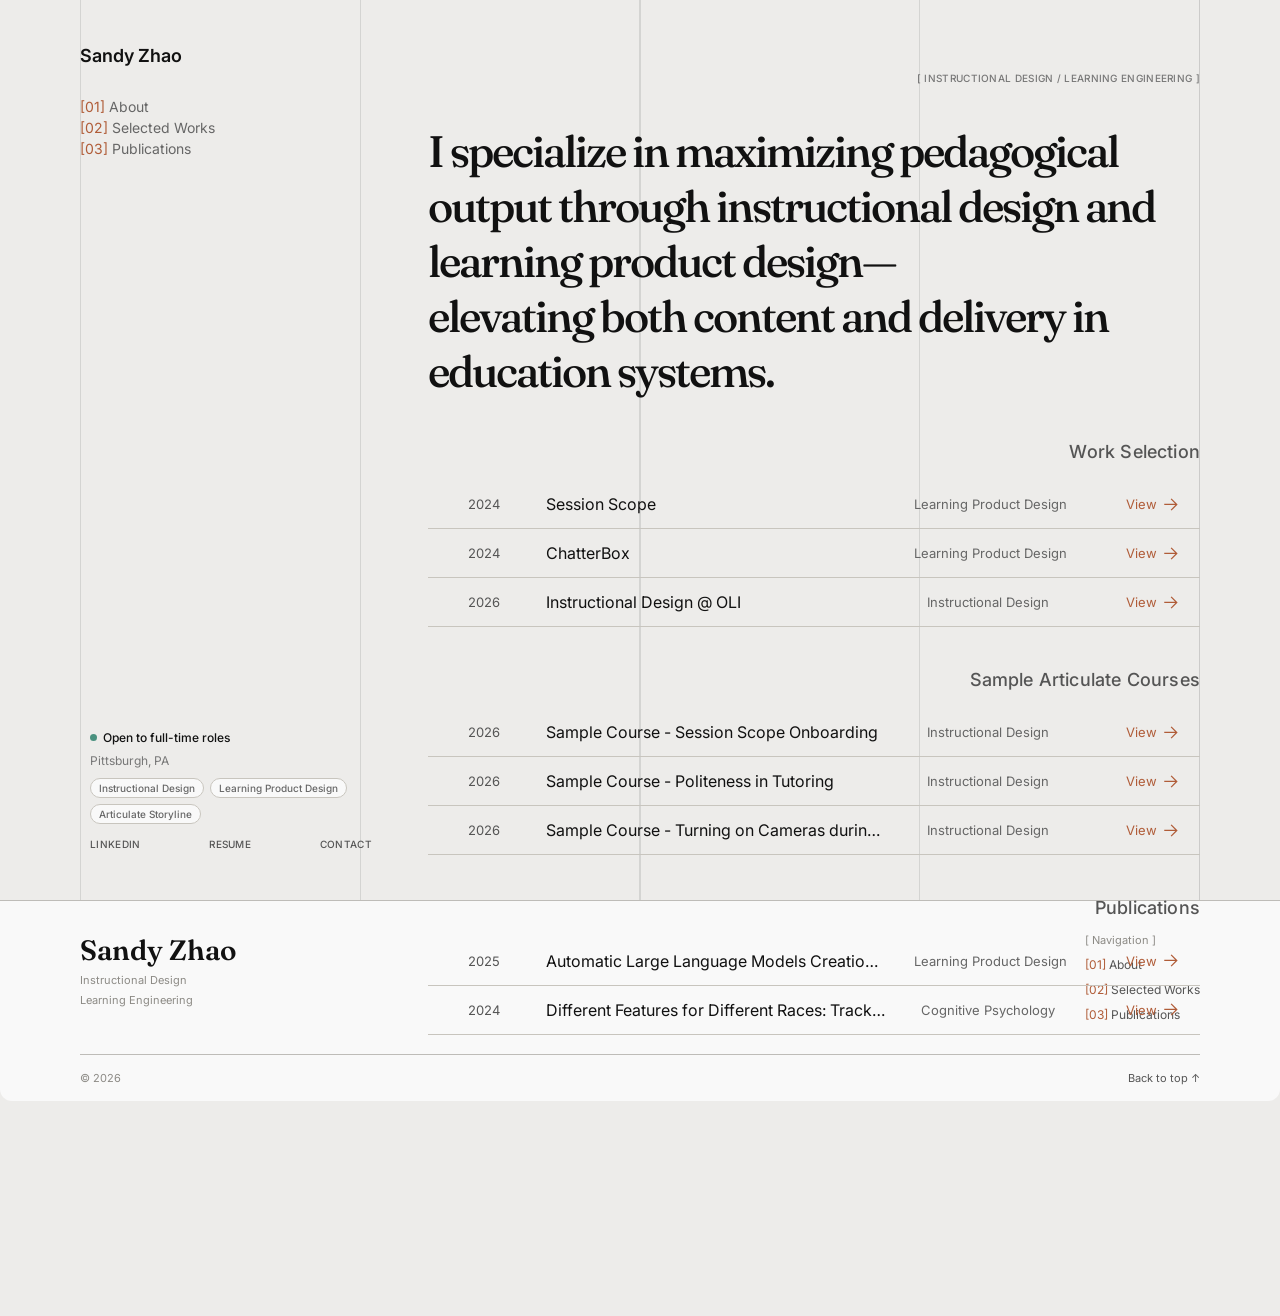
==== commit 44a51cf1: "Replace sidebar Log widget with an at-a-glance status card Pulled "The Log" off the live site for no" ====
--- a/index.html
+++ b/index.html
@@ -28,19 +28,13 @@
     </div>
 
     <div class="preview-card">
-      <div class="log-entrance">
-        <span class="entrance-label">The Log</span>
-        <div class="entrance-entries">
-<!-- LOG:START -->
-          <div class="entrance-entry" data-kind="note">
-            <span class="entrance-date">Sep 12</span>
-            <p class="entrance-text">Rearranged the desk again. Third time this year.</p>
-          </div>
-          <div class="entrance-entry" data-kind="build">
-            <span class="entrance-date">Sep 12</span>
-            <p class="entrance-text">Shipped five new switch recordings</p>
-          </div>
-<!-- LOG:END -->
+      <div class="glance-card">
+        <p class="glance-status"><span class="status-dot" aria-hidden="true"></span>Open to full-time roles</p>
+        <p class="glance-location">Pittsburgh, PA</p>
+        <div class="glance-tags">
+          <span class="glance-tag">Instructional Design</span>
+          <span class="glance-tag">Learning Product Design</span>
+          <span class="glance-tag">Articulate Storyline</span>
         </div>
       </div>
 
--- a/styles.css
+++ b/styles.css
@@ -134,95 +134,52 @@
   gap: 10px;
 }
 
-.log-entrance {
-  display: flex;
-  flex-direction: column;
-  gap: 26px;
-  width: 320px;
-  max-width: 320px;
-  margin-right: -18px;
-  padding: 14px;
+.glance-card {
+  display: flex;
+  flex-direction: column;
+  gap: 8px;
+  padding: 12px 10px 4px;
+}
+
+.glance-status {
+  display: flex;
+  align-items: center;
+  gap: 6px;
+  margin: 0;
+  font-size: 12px;
+  font-weight: 500;
+  color: var(--text-primary);
+}
+
+.status-dot {
+  flex: none;
+  width: 7px;
+  height: 7px;
+  border-radius: 50%;
+  background: var(--track-fill);
+}
+
+.glance-location {
+  margin: 0;
+  font-size: 12px;
+  color: var(--text-meta);
+}
+
+.glance-tags {
+  display: flex;
+  flex-wrap: wrap;
+  gap: 6px;
+  margin-top: 2px;
+}
+
+.glance-tag {
+  font-size: 10px;
+  font-weight: 500;
+  padding: 3px 8px;
+  border-radius: 100px;
+  background: var(--card-bg);
   border: 1px solid var(--border);
-  border-radius: 4px;
-}
-
-.entrance-label {
-  display: block;
-  font-weight: 500;
-  font-size: 13px;
-  color: var(--text-primary);
-}
-
-.entrance-entries {
-  display: flex;
-  flex-direction: column;
-  gap: 26px;
-}
-
-.entrance-entry {
-  position: relative;
-  display: flex;
-  gap: 8px;
-  padding-left: 8px;
-  border-left: 2px solid var(--border);
-}
-
-.entrance-entry::after {
-  content: "";
-  position: absolute;
-  left: 8px;
-  bottom: 100%;
-  margin-bottom: 4px;
-  padding: 4px 8px;
-  border: 1px solid var(--border);
-  border-radius: 4px;
-  background: #fff;
-  color: var(--text-primary);
-  font-size: 11px;
-  white-space: nowrap;
-  opacity: 0;
-  transition: opacity 0.15s ease;
-  pointer-events: none;
-  z-index: 5;
-}
-
-.entrance-entry[data-kind="build"]::after {
-  content: "Check out what she built";
-}
-
-.entrance-entry[data-kind="note"]::after {
-  content: "Check out what she learned";
-}
-
-.entrance-entry:hover::after {
-  opacity: 1;
-}
-
-@media (prefers-reduced-motion: reduce) {
-  .entrance-entry::after {
-    transition: none;
-  }
-}
-
-.entrance-date {
-  flex: none;
-  font-size: 10px;
-  font-variant-numeric: tabular-nums;
-  color: var(--text-meta);
-  white-space: nowrap;
-}
-
-.entrance-text {
-  margin: 0;
-  font-size: 12px;
-  line-height: 1.45;
   color: var(--text-secondary);
-}
-
-.entrance-empty {
-  margin: 0;
-  font-size: 12px;
-  color: var(--text-muted);
 }
 
 .preview-links {
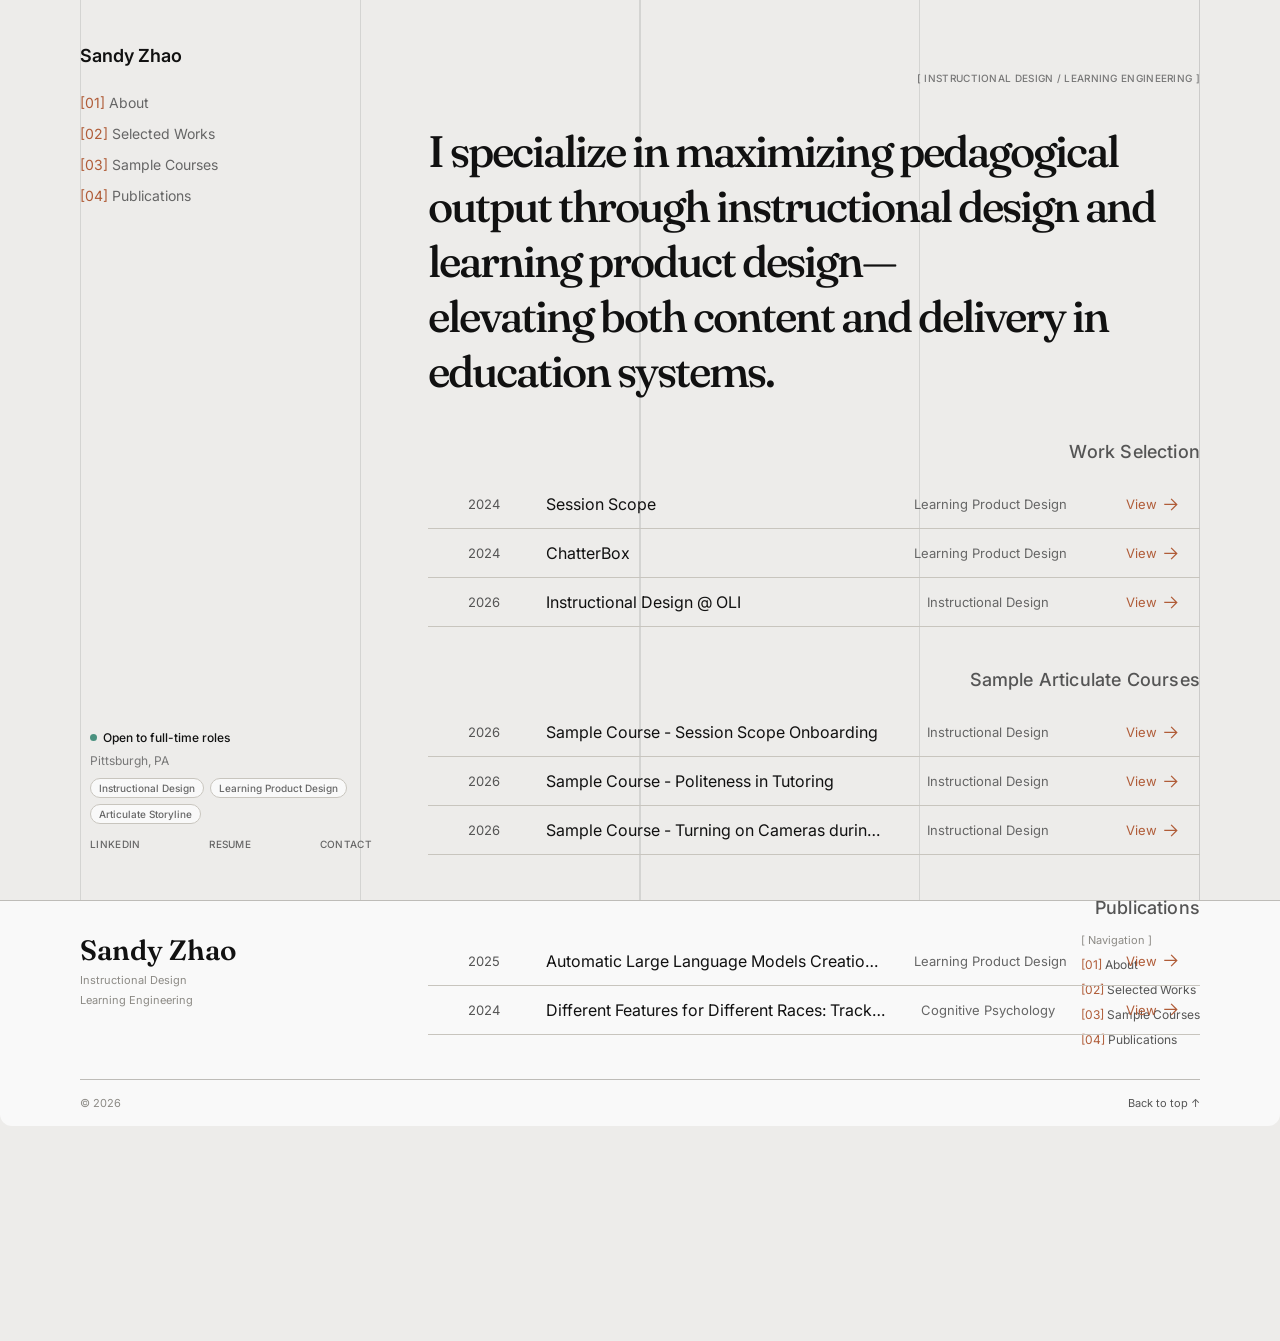
==== commit 8e019bdc: "Clarify sidebar hierarchy, add Sample Courses nav, and add prev/next buttons Give the case-page side" ====
--- a/index.html
+++ b/index.html
@@ -23,7 +23,8 @@
       <nav class="side-nav" aria-label="Section navigation">
         <a href="#about"><span class="idx">[01]</span> About</a>
         <a href="#work"><span class="idx">[02]</span> Selected Works</a>
-        <a href="#publications"><span class="idx">[03]</span> Publications</a>
+        <a href="#courses"><span class="idx">[03]</span> Sample Courses</a>
+        <a href="#publications"><span class="idx">[04]</span> Publications</a>
       </nav>
     </div>
 
@@ -135,7 +136,8 @@
       <span class="footer-nav-label">[ Navigation ]</span>
       <a href="#about"><span class="idx">[01]</span> About</a>
       <a href="#work"><span class="idx">[02]</span> Selected Works</a>
-      <a href="#publications"><span class="idx">[03]</span> Publications</a>
+      <a href="#courses"><span class="idx">[03]</span> Sample Courses</a>
+      <a href="#publications"><span class="idx">[04]</span> Publications</a>
     </nav>
   </div>
   <div class="footer-bottom">
--- a/styles.css
+++ b/styles.css
@@ -39,7 +39,7 @@
 
 a:focus-visible,
 button:focus-visible {
-  outline: 2px solid var(--accent);
+  outline: 2px solid var(--text-primary);
   outline-offset: 2px;
 }
 
@@ -91,7 +91,7 @@
 .sidebar-top {
   display: flex;
   flex-direction: column;
-  gap: 24px;
+  gap: 20px;
 }
 
 .name {
@@ -110,11 +110,13 @@
   color: var(--text-secondary);
   width: 270px;
   max-width: 100%;
+  margin-top: -5px;
 }
 
 .side-nav a {
+  padding: 5px 0;
   color: var(--text-secondary);
-  transition: color 0.15s ease;
+  transition: color 0.15s ease-out;
 }
 
 .side-nav a:hover {
@@ -192,7 +194,18 @@
   font-size: 10px;
   letter-spacing: 0.3px;
   text-transform: uppercase;
-  color: var(--text-muted);
+  color: var(--text-secondary);
+}
+
+.preview-links a {
+  position: relative;
+  transition: color 150ms ease-out;
+}
+
+.preview-links a::before {
+  content: "";
+  position: absolute;
+  inset: -10px -8px;
 }
 
 .preview-links a:hover {
@@ -396,10 +409,15 @@
 .sidebar-brief {
   display: flex;
   flex-direction: column;
-  gap: 16px;
+  gap: 14px;
   flex: 1;
   min-height: 0;
-  justify-content: flex-end;
+  overflow-y: auto;
+  scrollbar-width: thin;
+}
+
+.sidebar-brief > :first-child {
+  margin-top: auto;
 }
 
 .micro-label {
@@ -429,18 +447,6 @@
 
 .tldr li {
   margin-left: 21px;
-}
-
-.mini-course-link {
-  font-weight: 500;
-  font-size: 10px;
-  letter-spacing: 0.3px;
-  text-transform: uppercase;
-  color: var(--accent);
-}
-
-.mini-course-link:hover {
-  color: var(--accent-dark);
 }
 
 /* case hero meta row */
@@ -463,6 +469,7 @@
 
 .case-title {
   margin: 0;
+  text-wrap: balance;
   font-family: "Fraunces", Georgia, serif;
   font-optical-sizing: auto;
   font-weight: 500;
@@ -470,14 +477,6 @@
   line-height: 1.25;
   letter-spacing: -2px;
   color: var(--text-primary);
-}
-
-.case-meta-row {
-  display: flex;
-  justify-content: space-between;
-  gap: 32px 48px;
-  width: 100%;
-  flex-wrap: wrap;
 }
 
 .case-meta-item {
@@ -1275,14 +1274,14 @@
   flex: 1 1 380px;
   max-width: 480px;
   background: var(--bg);
-  padding: 16px 0;
+  padding: 5px 0 0;
 }
 
 .data-focus-headers {
   display: grid;
   grid-template-columns: 1fr 1fr;
   gap: 24px;
-  padding-bottom: 12px;
+  padding-bottom: 8px;
   border-bottom: 1px solid var(--border);
 }
 
@@ -1306,7 +1305,7 @@
   display: grid;
   grid-template-columns: 1fr 1fr;
   gap: 24px;
-  padding-top: 12px;
+  padding-top: 8px;
 }
 
 .data-focus-lists .current-list {
@@ -1374,33 +1373,6 @@
 
 /* solution highlights */
 
-.solution-highlights {
-  display: flex;
-  flex-direction: column;
-  gap: 8px;
-  width: 100%;
-}
-
-.solution-highlights p {
-  margin: 0 0 8px;
-  font-size: 14px;
-  line-height: 1.5;
-  color: var(--text-primary);
-}
-
-.solution-highlights ol {
-  margin: 0 0 8px;
-  padding: 0;
-  list-style: decimal;
-  font-size: 14px;
-  line-height: 1.5;
-  color: var(--text-primary);
-}
-
-.solution-highlights li {
-  margin-left: 21px;
-}
-
 /* video placeholder + floating badge */
 
 .video-block {
@@ -1415,25 +1387,58 @@
   border-radius: 4px;
 }
 
-.video-badge {
+.btn {
   display: inline-flex;
-  align-self: center;
-  margin: -20px auto 0;
+  align-items: center;
+  justify-content: center;
+  width: fit-content;
+  appearance: none;
+  border: 0;
+  border-radius: 0;
+  padding: 8px;
   background: var(--text-secondary);
   color: var(--bg);
+  font-family: inherit;
   font-weight: 500;
   font-size: 10px;
+  line-height: inherit;
   letter-spacing: 0.3px;
+  text-align: center;
+  text-decoration: none;
   text-transform: uppercase;
-  padding: 8px;
+  cursor: pointer;
+}
+
+.btn {
+  position: relative;
+  transition-property: background-color, transform;
+  transition-duration: 150ms;
+  transition-timing-function: ease-out;
+}
+
+.btn::before {
+  content: "";
+  position: absolute;
+  inset: -6px;
+}
+
+.btn:hover {
+  background: var(--text-primary);
+}
+
+.btn:active {
+  transform: scale(0.96);
+}
+
+.btn--center {
+  align-self: center;
+}
+
+.btn--overlap {
+  align-self: center;
   position: relative;
   z-index: 1;
-  width: fit-content;
-}
-
-.video-badge-wrap {
-  display: flex;
-  justify-content: center;
+  margin: -20px 0 0;
 }
 
 /* ---------- Footer ---------- */
@@ -1935,7 +1940,7 @@
 }
 
 .lbd-answer-box:focus-visible {
-  outline: 2px solid var(--accent);
+  outline: 2px solid var(--text-primary);
   outline-offset: 2px;
 }
 
@@ -1968,28 +1973,8 @@
 }
 
 .lbd-reflection-input:focus-visible {
-  outline: 2px solid var(--accent);
+  outline: 2px solid var(--text-primary);
   outline-offset: 2px;
-}
-
-.lbd-submit-btn {
-  align-self: flex-start;
-  display: inline-block;
-  appearance: none;
-  background: var(--accent);
-  border: 1px solid var(--accent);
-  border-radius: 8px;
-  padding: 8px 20px;
-  font-family: inherit;
-  font-size: 13px;
-  color: #fff;
-  text-decoration: none;
-  cursor: pointer;
-}
-
-.lbd-submit-btn:hover {
-  background: var(--accent-dark);
-  border-color: var(--accent-dark);
 }
 
 .lbd-note {
@@ -2072,10 +2057,6 @@
   justify-content: center;
   gap: 10px;
   margin-top: 10px;
-}
-
-.cert-actions .lbd-submit-btn {
-  align-self: auto;
 }
 
 @media (max-width: 900px) {
@@ -2847,3 +2828,205 @@
   max-width: 90ch;
 }
 
+
+
+/* ---------- Session Scope: explanatory additions ---------- */
+
+.case-summary {
+  margin: 0;
+  font-size: 14px;
+  line-height: 1.5;
+  color: var(--text-primary);
+  text-wrap: pretty;
+}
+
+.section-lede {
+  margin: 0;
+  max-width: 62ch;
+  font-size: 14px;
+  line-height: 1.5;
+  color: var(--text-primary);
+}
+
+.pipeline-block {
+  display: flex;
+  flex-direction: column;
+  gap: 12px;
+  width: 100%;
+}
+
+.pipeline {
+  display: grid;
+  grid-template-columns: repeat(5, 1fr);
+  gap: 0 24px;
+  margin: 0;
+  padding: 0;
+  list-style: none;
+  counter-reset: step;
+  border-top: 0.5px solid var(--border);
+  border-bottom: 0.5px solid var(--border);
+}
+
+.pipeline li {
+  counter-increment: step;
+  display: flex;
+  flex-direction: column;
+  gap: 6px;
+  padding: 14px 0 16px;
+}
+
+.pipeline li::before {
+  content: counter(step, decimal-leading-zero);
+  font-size: 10px;
+  font-weight: 500;
+  letter-spacing: 0.3px;
+  color: var(--accent);
+}
+
+.pipeline-step {
+  font-size: 14px;
+  font-weight: 500;
+  color: var(--text-primary);
+}
+
+.pipeline-note {
+  font-size: 12px;
+  line-height: 1.4;
+  color: var(--text-secondary);
+}
+
+@media (max-width: 720px) {
+  .pipeline {
+    grid-template-columns: 1fr;
+  }
+  .pipeline li + li {
+    border-top: 0.5px solid var(--border);
+  }
+}
+
+.video-figure {
+  display: flex;
+  flex-direction: column;
+  gap: 8px;
+  width: 100%;
+}
+
+.labeled-example {
+  display: flex;
+  align-items: baseline;
+  justify-content: space-between;
+  gap: 16px;
+  margin: 0;
+  padding: 10px 14px;
+  background: #fff;
+  border: 1px solid var(--border);
+  border-radius: 8px;
+  font-size: 14px;
+  line-height: 1.5;
+}
+
+.labeled-example-tag {
+  flex-shrink: 0;
+  font-size: 10px;
+  font-weight: 500;
+  letter-spacing: 0.3px;
+  color: var(--accent-dark);
+}
+
+.pipeline-block > .micro-label,
+.video-figure > .micro-label,
+.review-compare > .micro-label {
+  font-size: 14px;
+  line-height: 1.5;
+  color: var(--text-primary);
+}
+
+.about-block .btn {
+  margin-top: 16px;
+}
+
+.sidebar-meta {
+  display: flex;
+  flex-direction: column;
+  gap: 12px;
+  margin-top: 8px;
+}
+
+.sidebar-meta .case-meta-item {
+  gap: 4px;
+}
+
+.review-compare-times,
+.review-compare-stat-value {
+  font-variant-numeric: tabular-nums;
+}
+
+.review-compare-stage {
+  -webkit-user-select: none;
+  user-select: none;
+}
+
+.avatar-face,
+.review-compare-avatar {
+  pointer-events: none;
+  -webkit-user-drag: none;
+}
+
+.data-focus-lists .current-list li {
+  color: var(--footer-muted);
+}
+
+.proto {
+  aspect-ratio: 1953 / 1275;
+}
+
+.proto-launch {
+  position: absolute;
+  left: 50%;
+  bottom: 24px;
+  translate: -50% 0;
+  box-shadow: 0 2px 12px rgba(17, 17, 17, 0.2);
+}
+
+.proto-frame {
+  position: absolute;
+  inset: 0;
+  width: 100%;
+  height: 100%;
+  border: 0;
+  border-radius: 4px;
+  background: #fff;
+}
+
+.proto.is-live img {
+  visibility: hidden;
+}
+
+/* Sidebar hierarchy: small gray labels over regular-size values, and the
+   summary group set apart from the facts above it. */
+.sidebar-meta .micro-label,
+.sidebar-brief .micro-label {
+  font-size: 10px;
+  line-height: 1.4;
+  letter-spacing: 0.6px;
+  color: var(--text-secondary);
+}
+
+.sidebar-brief .tldr .micro-label {
+  margin: 0 0 6px;
+}
+
+.project-nav {
+  display: flex;
+  flex-wrap: wrap;
+  align-items: center;
+  justify-content: space-between;
+  gap: 12px;
+  width: 100%;
+  padding-top: 24px;
+  border-top: 0.5px solid var(--border);
+}
+
+.project-nav .btn:only-child {
+  margin-left: auto;
+}
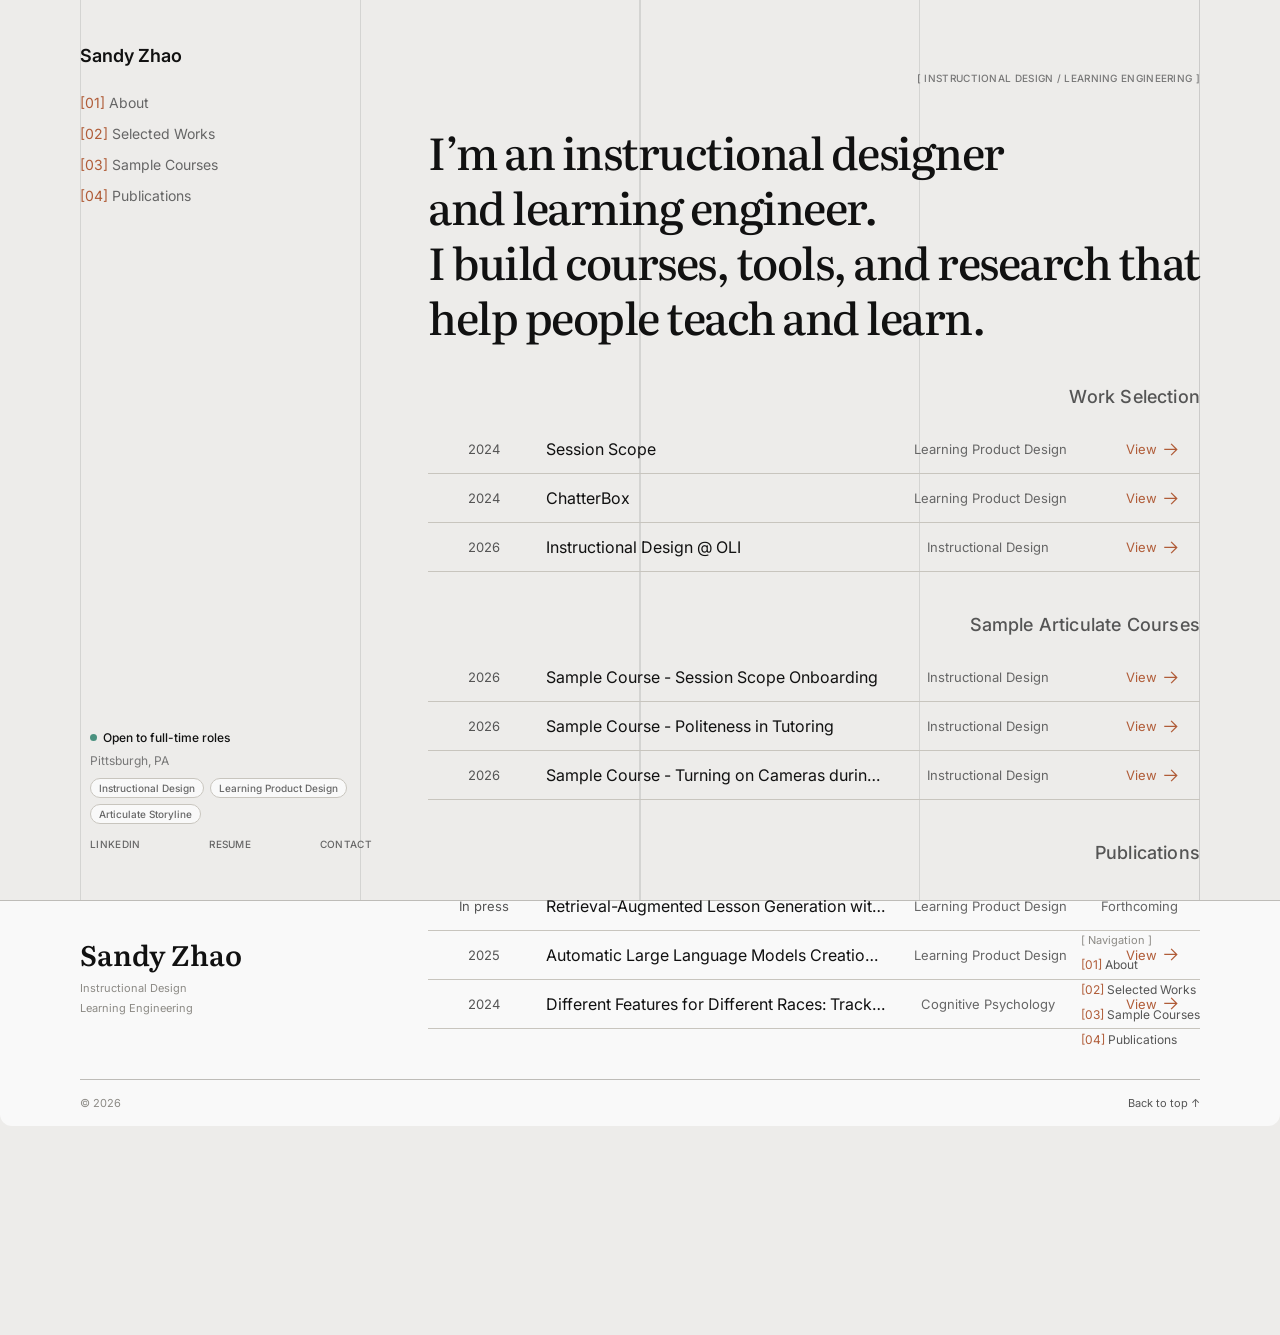
==== commit 69337b85: "Switch to Literata, add course screenshots, and refresh the home page Move the site's serif from Fra" ====
--- a/index.html
+++ b/index.html
@@ -4,10 +4,10 @@
 <meta charset="UTF-8">
 <meta name="viewport" content="width=device-width, initial-scale=1.0">
 <title>Sandy Zhao — Portfolio</title>
-<meta name="description" content="Instructional design and learning product design portfolio.">
+<meta name="description" content="Instructional designer and learning engineer building courses, tools, and research that help people teach and learn.">
 <link rel="preconnect" href="https://fonts.googleapis.com">
 <link rel="preconnect" href="https://fonts.gstatic.com" crossorigin>
-<link href="https://fonts.googleapis.com/css2?family=Fraunces:opsz,wght@9..144,400;9..144,500&family=Inter:wght@400;500;600&display=swap" rel="stylesheet">
+<link href="https://fonts.googleapis.com/css2?family=Literata:opsz,wght@7..72,400;7..72,500;7..72,600&family=Inter:wght@400;500;600&display=swap" rel="stylesheet">
 <link rel="stylesheet" href="styles.css">
 </head>
 <body>
@@ -51,8 +51,8 @@
     <p class="annotation">[ Instructional Design / Learning Engineering ]</p>
 
     <section id="about" class="hero">
-      <p>I specialize in maximizing pedagogical output through instructional design and learning product design&mdash;<br>
-      elevating both content and delivery in education systems.</p>
+      <p>I&rsquo;m an instructional designer and learning engineer.<br>
+      I build courses, tools, and research that help people teach and learn.</p>
     </section>
 
     <section id="work" class="group">
@@ -106,6 +106,12 @@
     <section id="publications" class="group">
       <h2>Publications</h2>
       <div class="table" role="table">
+        <div class="row row--static" role="row">
+          <span class="col year" role="cell">In press</span>
+          <span class="col title" role="cell" title="Retrieval-Augmented Lesson Generation with Large Language Models for Scenario-Based Tutor Training">Retrieval-Augmented Lesson Generation with Large Language Models for Scenario-Based Tutor Training</span>
+          <span class="col type" role="cell">Learning Product Design</span>
+          <span class="col view" role="cell">Forthcoming</span>
+        </div>
         <a class="row" role="row" href="https://link.springer.com/chapter/10.1007/978-3-032-03870-8_18" target="_blank" rel="noopener">
           <span class="col year" role="cell">2025</span>
           <span class="col title" role="cell">Automatic Large Language Models Creation of Interactive Learning Lessons</span>
@@ -201,5 +207,40 @@
 </script>
 
 
+<script>
+(function () {
+  // The page's decorative vertical grid line sits a little left of the
+  // content column, so the table's row lines stop short of it. Measure the
+  // gap and extend each row's line left to meet it -- but only when that
+  // line lies in the space between the sidebar and the content (allowing a
+  // few px of overlap with the sidebar's edge), and never
+  // when the grid is hidden (small screens).
+  var grid = document.querySelector('.grid-lines');
+  var sidebar = document.querySelector('.sidebar');
+  var tables = document.querySelectorAll('.table');
+  if (!grid || !tables.length) return;
+
+  function update() {
+    var g = grid.getBoundingClientRect();
+    var visible = getComputedStyle(grid).display !== 'none' && g.width > 0;
+    var sidebarRight = sidebar ? sidebar.getBoundingClientRect().right : 0;
+    tables.forEach(function (t) {
+      var join = 0;
+      if (visible) {
+        var left = t.getBoundingClientRect().left;
+        var step = g.width / 4;
+        var lineX = g.left + Math.floor((left - g.left + 0.5) / step) * step;
+        if (lineX >= sidebarRight - 6 && lineX <= left) join = Math.round(left - lineX);
+      }
+      t.style.setProperty('--grid-join', join + 'px');
+    });
+  }
+
+  update();
+  window.addEventListener('resize', update);
+  if (document.fonts && document.fonts.ready) document.fonts.ready.then(update);
+})();
+</script>
+
 </body>
 </html>
--- a/styles.css
+++ b/styles.css
@@ -12,6 +12,7 @@
   --footer-muted: #8c8a85;
   --sidebar-width: 302px;
   --gutter: 80px;
+  --font-serif: "Literata", Georgia, serif;
 }
 
 * {
@@ -235,14 +236,15 @@
 
 .hero p {
   margin: 0;
-  font-family: "Fraunces", Georgia, serif;
+  font-family: var(--font-serif);
   font-optical-sizing: auto;
   font-weight: 500;
   font-size: 44px;
   line-height: 1.25;
-  letter-spacing: -2px;
+  letter-spacing: -1.5px;
   color: var(--text-primary);
   max-width: 772px;
+  text-wrap: balance;
 }
 
 .group {
@@ -262,6 +264,7 @@
 }
 
 .table {
+  --grid-join: 0px;
   display: flex;
   flex-direction: column;
   width: 100%;
@@ -272,7 +275,8 @@
   grid-template-columns: 80px 1fr 160px 100px;
   align-items: center;
   column-gap: 16px;
-  padding: 8px 16px;
+  margin-left: calc(var(--grid-join) * -1);
+  padding: 8px 16px 8px calc(16px + var(--grid-join));
   border-bottom: 1px solid var(--border);
   transition: background 0.15s ease;
 }
@@ -470,12 +474,12 @@
 .case-title {
   margin: 0;
   text-wrap: balance;
-  font-family: "Fraunces", Georgia, serif;
+  font-family: var(--font-serif);
   font-optical-sizing: auto;
   font-weight: 500;
   font-size: 44px;
   line-height: 1.25;
-  letter-spacing: -2px;
+  letter-spacing: -1.5px;
   color: var(--text-primary);
 }
 
@@ -1480,7 +1484,7 @@
 }
 
 .footer-brand .footer-name {
-  font-family: "Fraunces", Georgia, serif;
+  font-family: var(--font-serif);
   font-weight: 600;
   font-size: 28px;
   color: var(--text-primary);
@@ -2033,7 +2037,7 @@
   position: relative;
   z-index: 2;
   margin: 0 0 8px;
-  font-family: "Fraunces", Georgia, serif;
+  font-family: var(--font-serif);
   font-optical-sizing: auto;
   font-weight: 500;
   font-size: 20px;
@@ -2373,7 +2377,7 @@
 
 .xm-scene-title {
   margin: 0;
-  font-family: "Fraunces", Georgia, serif;
+  font-family: var(--font-serif);
   font-weight: 500;
   font-size: 28px;
   line-height: 1.2;
@@ -2599,7 +2603,7 @@
 }
 
 .xm-teaser-title {
-  font-family: "Fraunces", Georgia, serif;
+  font-family: var(--font-serif);
   font-weight: 500;
   font-size: 20px;
   line-height: 1.25;
@@ -2941,9 +2945,6 @@
   color: var(--text-primary);
 }
 
-.about-block .btn {
-  margin-top: 16px;
-}
 
 .sidebar-meta {
   display: flex;
@@ -3030,3 +3031,45 @@
 .project-nav .btn:only-child {
   margin-left: auto;
 }
+
+.row--static {
+  cursor: default;
+}
+
+.row--static:hover {
+  background: none;
+}
+
+.row--static .view {
+  color: var(--text-secondary);
+}
+
+.course-shots {
+  display: grid;
+  grid-template-columns: 1fr 1fr;
+  gap: 12px;
+  width: 100%;
+}
+
+.course-shots img,
+.glance-shot {
+  display: block;
+  width: 100%;
+  height: auto;
+  border: 1px solid var(--border);
+  border-radius: 4px;
+}
+
+@media (max-width: 720px) {
+  .course-shots {
+    grid-template-columns: 1fr;
+  }
+}
+
+.glance-link {
+  display: block;
+}
+
+.glance-btn {
+  margin-top: 4px;
+}
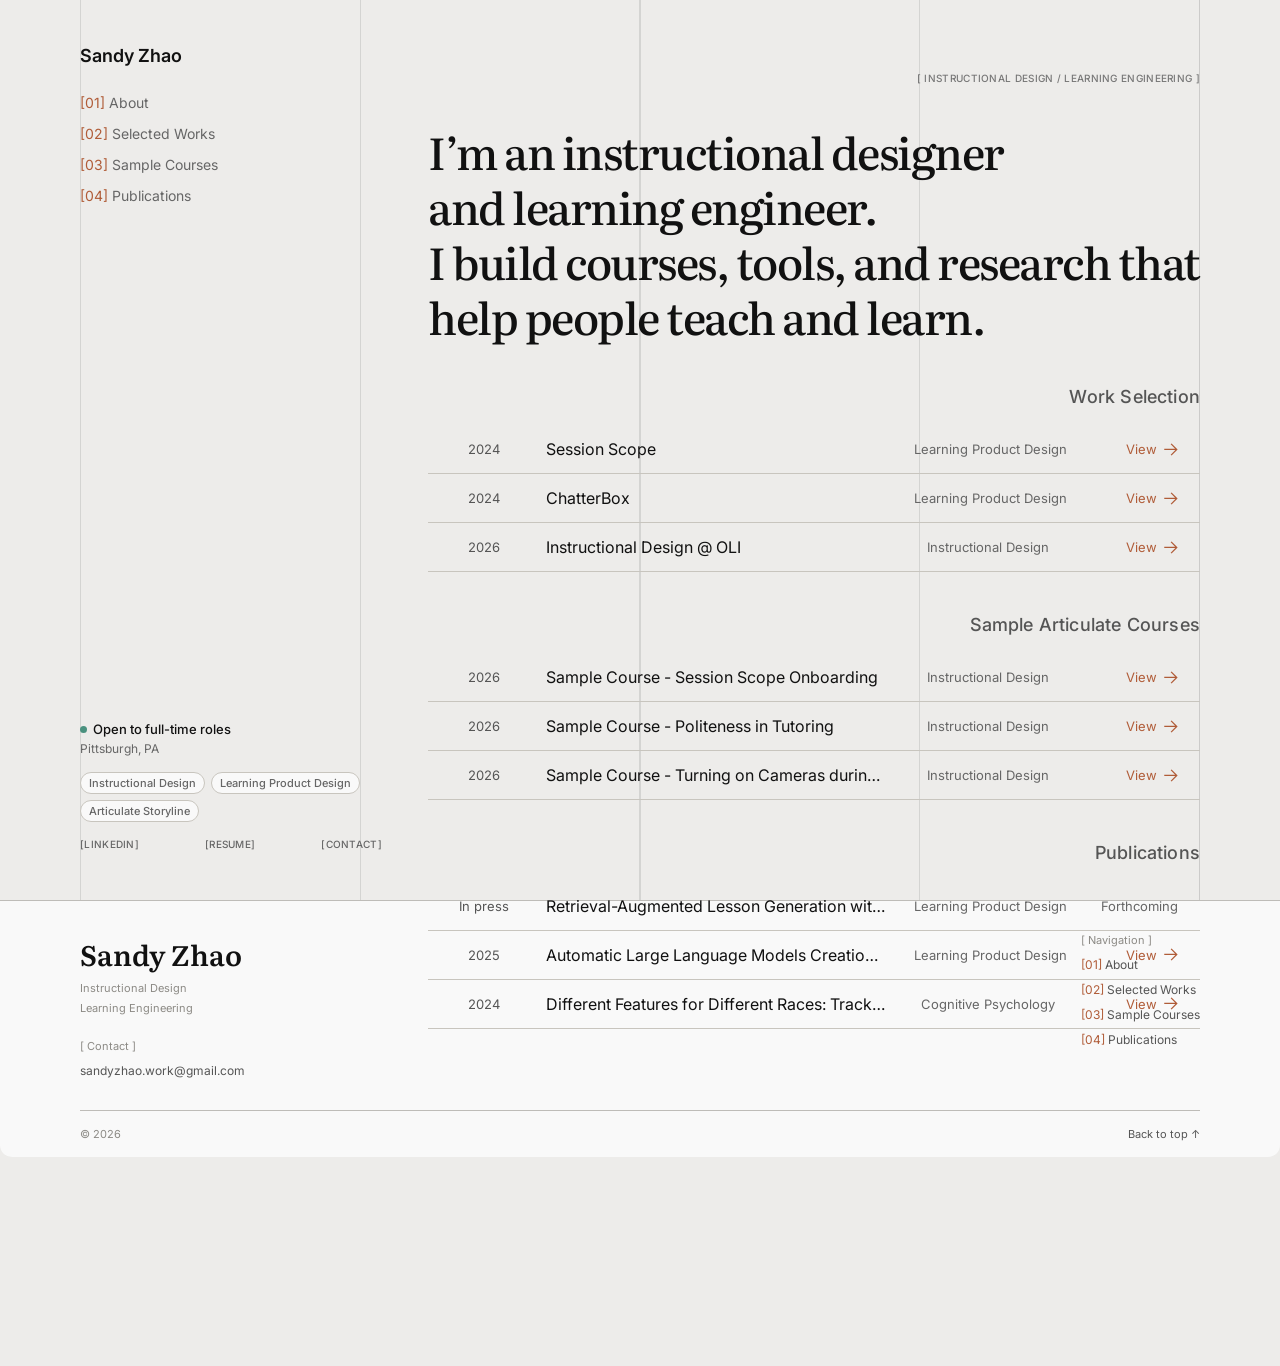
==== commit 9ab84f71: "Add LinkedIn link and footer email, and tidy the front page status card Point every LinkedIn link at" ====
--- a/index.html
+++ b/index.html
@@ -40,9 +40,9 @@
       </div>
 
       <div class="preview-links">
-        <a href="#" target="_blank" rel="noopener">LinkedIn</a>
-        <a href="#" target="_blank" rel="noopener">Resume</a>
-        <a href="mailto:sandyzhao.work@gmail.com">Contact</a>
+        <a href="https://www.linkedin.com/in/yiyang-zhao-2a134928a/" target="_blank" rel="noopener">[LinkedIn]</a>
+        <a href="#" target="_blank" rel="noopener">[Resume]</a>
+        <a href="mailto:sandyzhao.work@gmail.com?subject=Hello%20from%20your%20portfolio">[Contact]</a>
       </div>
     </div>
   </aside>
@@ -137,6 +137,10 @@
       <p class="footer-name">Sandy Zhao</p>
       <p class="footer-tagline">Instructional Design</p>
       <p class="footer-tagline">Learning Engineering</p>
+      <div class="footer-contact">
+        <span class="footer-nav-label">[ Contact ]</span>
+        <a href="mailto:sandyzhao.work@gmail.com?subject=Hello%20from%20your%20portfolio">sandyzhao.work@gmail.com</a>
+      </div>
     </div>
     <nav class="footer-nav" aria-label="Footer navigation">
       <span class="footer-nav-label">[ Navigation ]</span>
--- a/styles.css
+++ b/styles.css
@@ -134,14 +134,14 @@
   display: flex;
   flex-direction: column;
   justify-content: flex-end;
-  gap: 10px;
+  gap: 16px;
 }
 
 .glance-card {
   display: flex;
   flex-direction: column;
-  gap: 8px;
-  padding: 12px 10px 4px;
+  gap: 4px;
+  padding: 0;
 }
 
 .glance-status {
@@ -149,7 +149,7 @@
   align-items: center;
   gap: 6px;
   margin: 0;
-  font-size: 12px;
+  font-size: 13px;
   font-weight: 500;
   color: var(--text-primary);
 }
@@ -165,18 +165,18 @@
 .glance-location {
   margin: 0;
   font-size: 12px;
-  color: var(--text-meta);
+  color: var(--text-secondary);
 }
 
 .glance-tags {
   display: flex;
   flex-wrap: wrap;
   gap: 6px;
-  margin-top: 2px;
+  margin-top: 12px;
 }
 
 .glance-tag {
-  font-size: 10px;
+  font-size: 11px;
   font-weight: 500;
   padding: 3px 8px;
   border-radius: 100px;
@@ -190,7 +190,7 @@
   align-items: center;
   justify-content: space-between;
   width: 100%;
-  padding: 0 10px 10px;
+  padding: 0 0 10px;
   font-weight: 500;
   font-size: 10px;
   letter-spacing: 0.3px;
@@ -1502,12 +1502,14 @@
   gap: 10px;
 }
 
-.footer-nav .footer-nav-label {
+.footer-nav .footer-nav-label,
+.footer-contact .footer-nav-label {
   font-size: 11px;
   color: var(--footer-muted);
 }
 
-.footer-nav a {
+.footer-nav a,
+.footer-contact a {
   font-size: 12px;
   color: var(--text-muted);
 }
@@ -1516,8 +1518,21 @@
   color: var(--accent);
 }
 
-.footer-nav a:hover {
-  color: var(--text-primary);
+.footer-nav a:hover,
+.footer-contact a:hover {
+  color: var(--text-primary);
+}
+
+.footer-contact {
+  display: flex;
+  flex-direction: column;
+  gap: 10px;
+  margin-top: 24px;
+}
+
+.footer-contact a {
+  width: fit-content;
+  transition: color 150ms ease-out;
 }
 
 .footer-bottom {
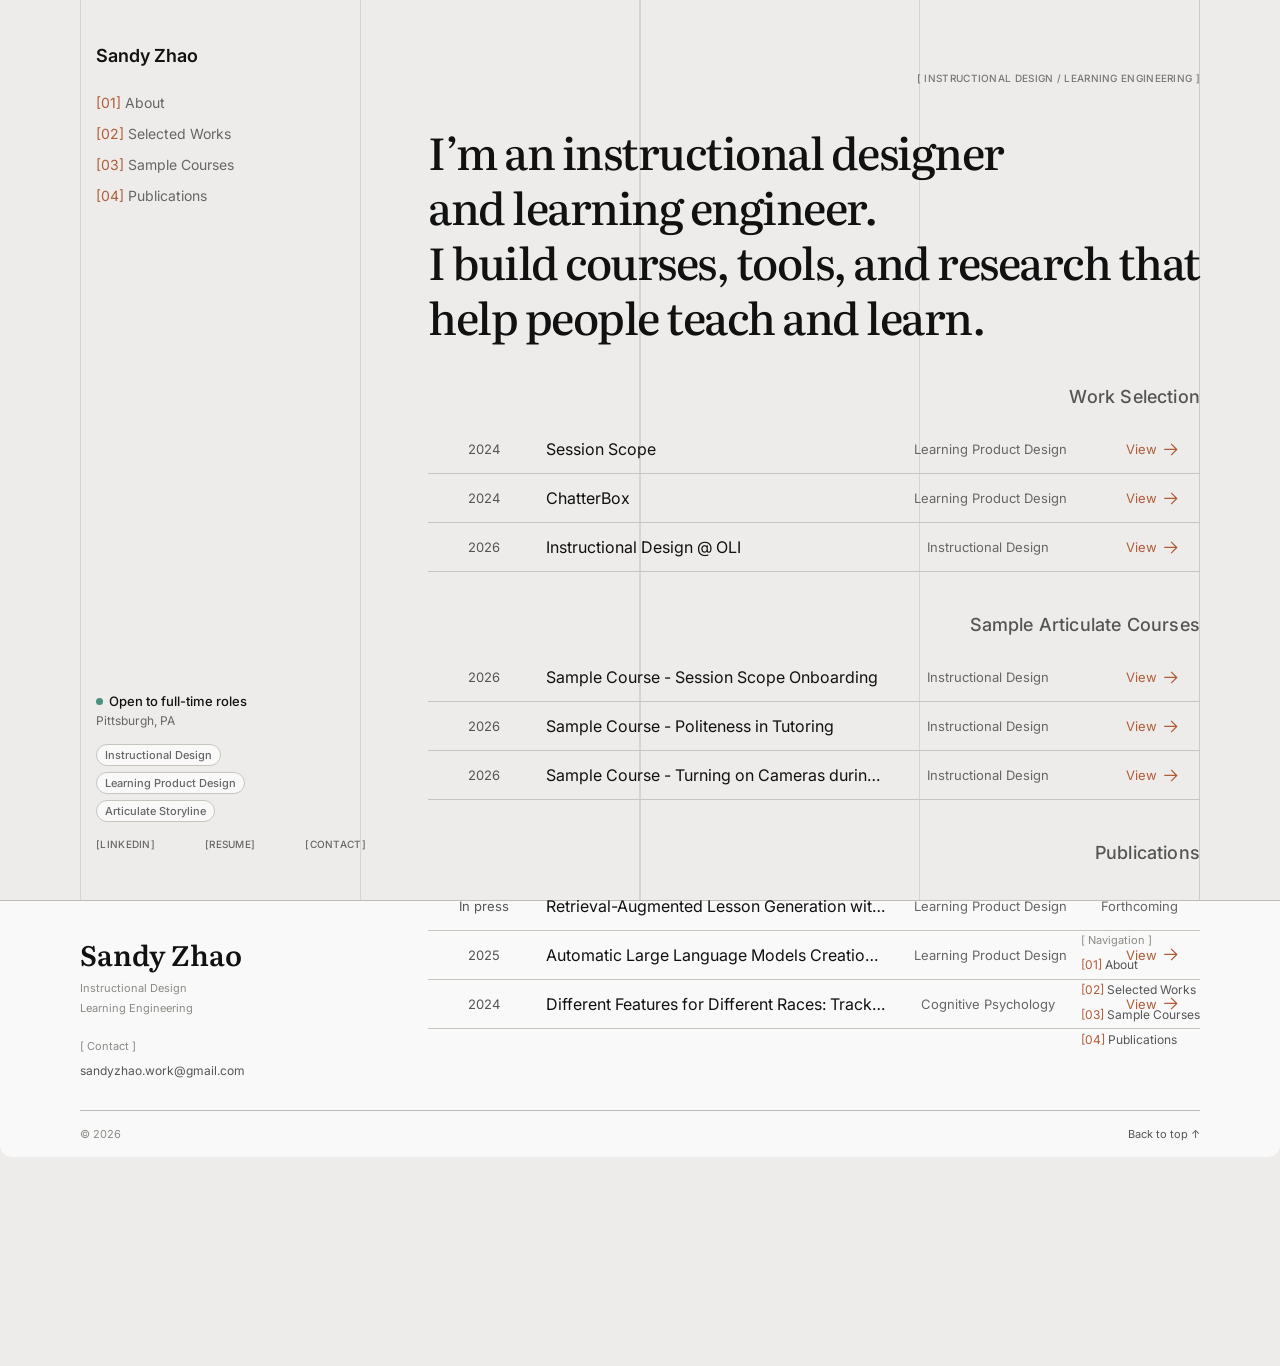
==== commit 2b77242d: "Add a real resume page and wire up the Resume link sitewide Add resume.html, redesigned to match the" ====
--- a/index.html
+++ b/index.html
@@ -7,8 +7,10 @@
 <meta name="description" content="Instructional designer and learning engineer building courses, tools, and research that help people teach and learn.">
 <link rel="preconnect" href="https://fonts.googleapis.com">
 <link rel="preconnect" href="https://fonts.gstatic.com" crossorigin>
-<link href="https://fonts.googleapis.com/css2?family=Literata:opsz,wght@7..72,400;7..72,500;7..72,600&family=Inter:wght@400;500;600&display=swap" rel="stylesheet">
+<link href="https://fonts.googleapis.com/css2?family=Literata:opsz,wght@7..72,200..900&family=Inter:wght@400;500;600&display=swap" rel="stylesheet">
 <link rel="stylesheet" href="styles.css">
+<script src="cursor.js" defer></script>
+<script src="title-motion.js" defer></script>
 </head>
 <body>
 
@@ -41,7 +43,7 @@
 
       <div class="preview-links">
         <a href="https://www.linkedin.com/in/yiyang-zhao-2a134928a/" target="_blank" rel="noopener">[LinkedIn]</a>
-        <a href="#" target="_blank" rel="noopener">[Resume]</a>
+        <a href="resume.html" target="_blank" rel="noopener">[Resume]</a>
         <a href="mailto:sandyzhao.work@gmail.com?subject=Hello%20from%20your%20portfolio">[Contact]</a>
       </div>
     </div>
--- a/styles.css
+++ b/styles.css
@@ -82,6 +82,7 @@
   top: 40px;
   width: var(--sidebar-width);
   flex-shrink: 0;
+  padding: 0 16px;
   display: flex;
   flex-direction: column;
   gap: 24px;
@@ -109,8 +110,7 @@
   font-size: 14px;
   line-height: 1.5;
   color: var(--text-secondary);
-  width: 270px;
-  max-width: 100%;
+  width: 100%;
   margin-top: -5px;
 }
 
@@ -417,7 +417,13 @@
   flex: 1;
   min-height: 0;
   overflow-y: auto;
-  scrollbar-width: thin;
+  /* Content normally fits; this stays a silent safety valve for very short
+     windows, so the scrollbar itself shouldn't be visible. */
+  scrollbar-width: none;
+}
+
+.sidebar-brief::-webkit-scrollbar {
+  display: none;
 }
 
 .sidebar-brief > :first-child {
@@ -3088,3 +3094,80 @@
 .glance-btn {
   margin-top: 4px;
 }
+
+/* ---------- Custom cursor (see cursor.js) ---------- */
+
+html.has-custom-cursor,
+html.has-custom-cursor * {
+  cursor: none !important;
+}
+
+/* Keep the real cursor where a dot would be wrong: typing, and inside the
+   embedded prototype. */
+html.has-custom-cursor textarea,
+html.has-custom-cursor input,
+html.has-custom-cursor select {
+  cursor: text !important;
+}
+
+html.cursor-away,
+html.cursor-away * {
+  cursor: auto !important;
+}
+
+.cursor-dot,
+.cursor-line {
+  position: fixed;
+  top: 0;
+  left: 0;
+  z-index: 1000;
+  pointer-events: none;
+  opacity: 0;
+}
+
+.cursor-dot {
+  width: 8px;
+  height: 8px;
+  margin: -4px 0 0 -4px;
+  border-radius: 2px;
+  background: var(--accent);
+  transition: opacity 150ms ease-out, scale 150ms ease-out;
+}
+
+.cursor-dot.is-active {
+  scale: 1.75;
+}
+
+.cursor-line {
+  background: rgba(17, 17, 17, 0.16);
+  transition: opacity 150ms ease-out;
+}
+
+.cursor-line--v {
+  width: 1px;
+  height: 100vh;
+}
+
+.cursor-line--h {
+  width: 100vw;
+  height: 1px;
+}
+
+html.has-custom-cursor:not(.cursor-away) .cursor-dot,
+html.has-custom-cursor:not(.cursor-away) .cursor-line {
+  opacity: 1;
+}
+
+@media (prefers-reduced-motion: reduce) {
+  .cursor-line {
+    display: none;
+  }
+}
+
+/* Lines are frozen at their resting breaks by title-motion.js so the
+   weight animation never re-wraps the title. */
+.title-line {
+  display: block;
+  white-space: nowrap;
+  transform-origin: 0 100%;
+}
